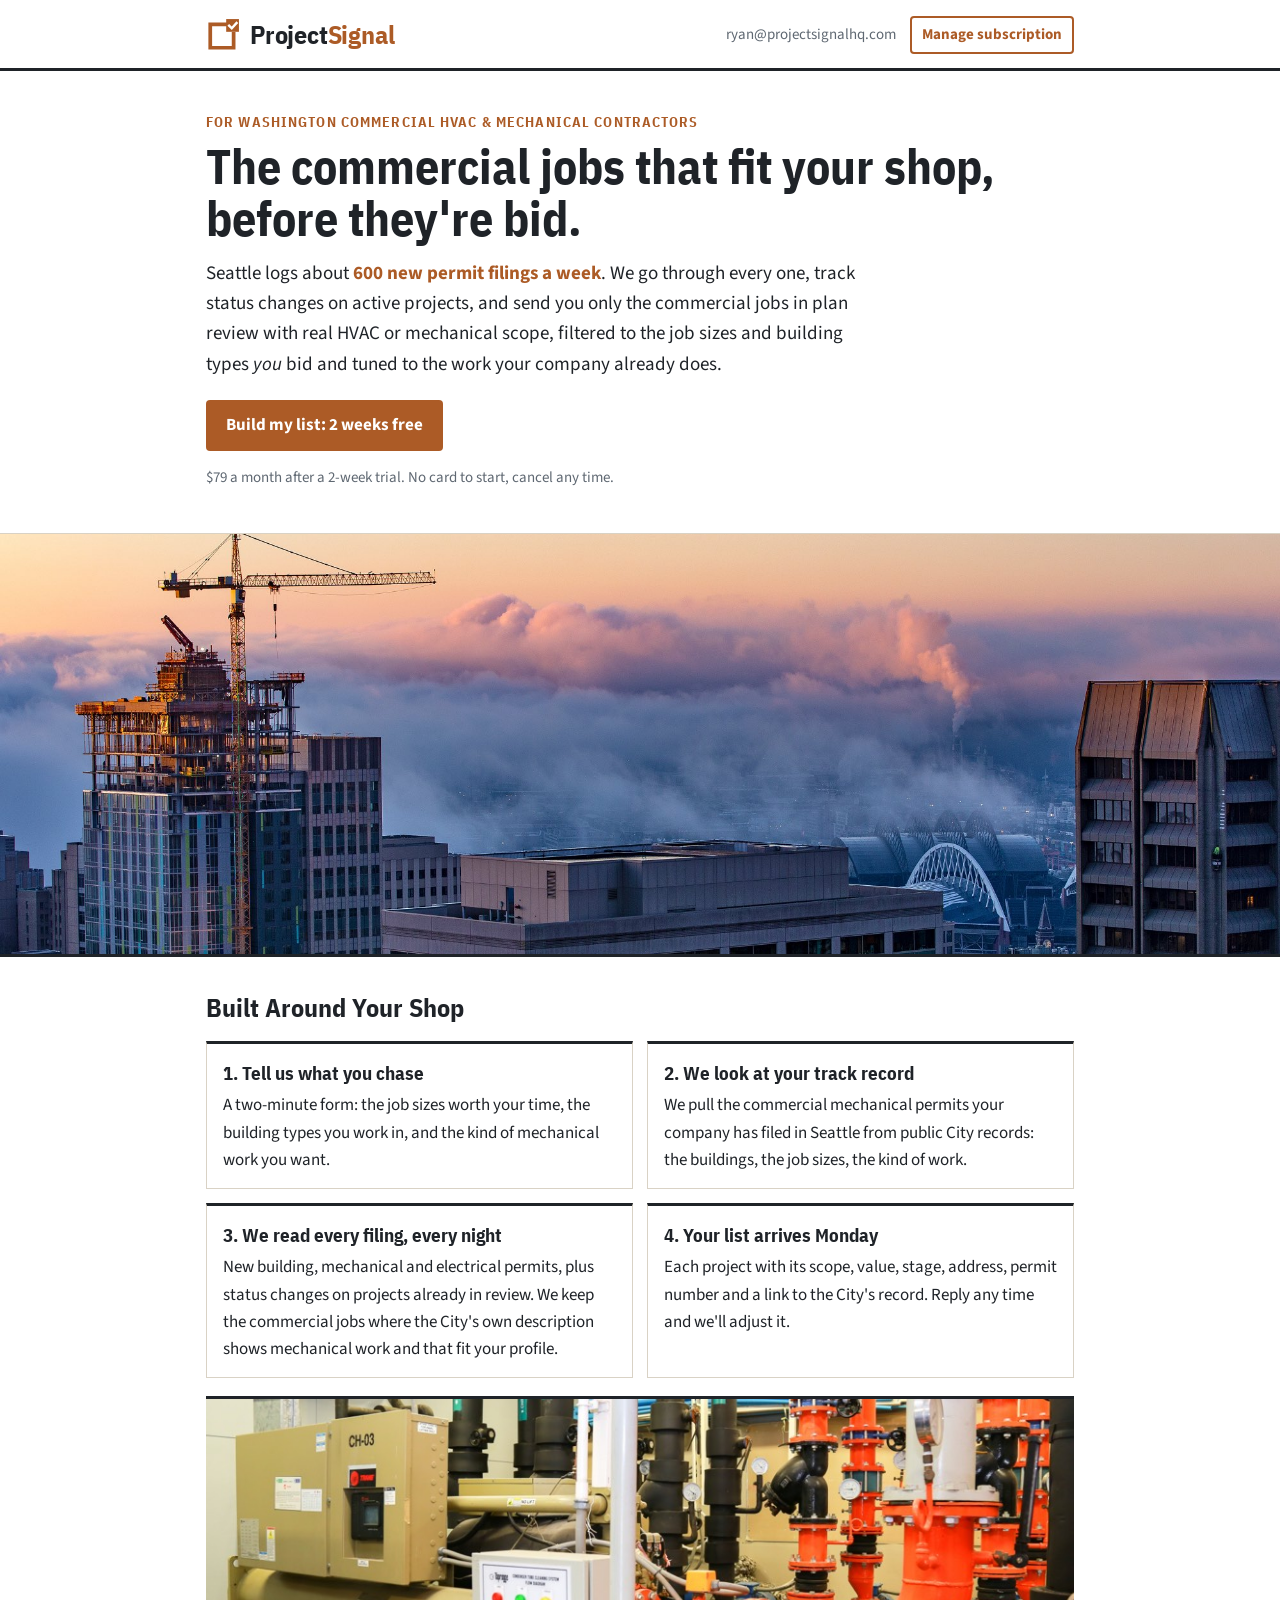
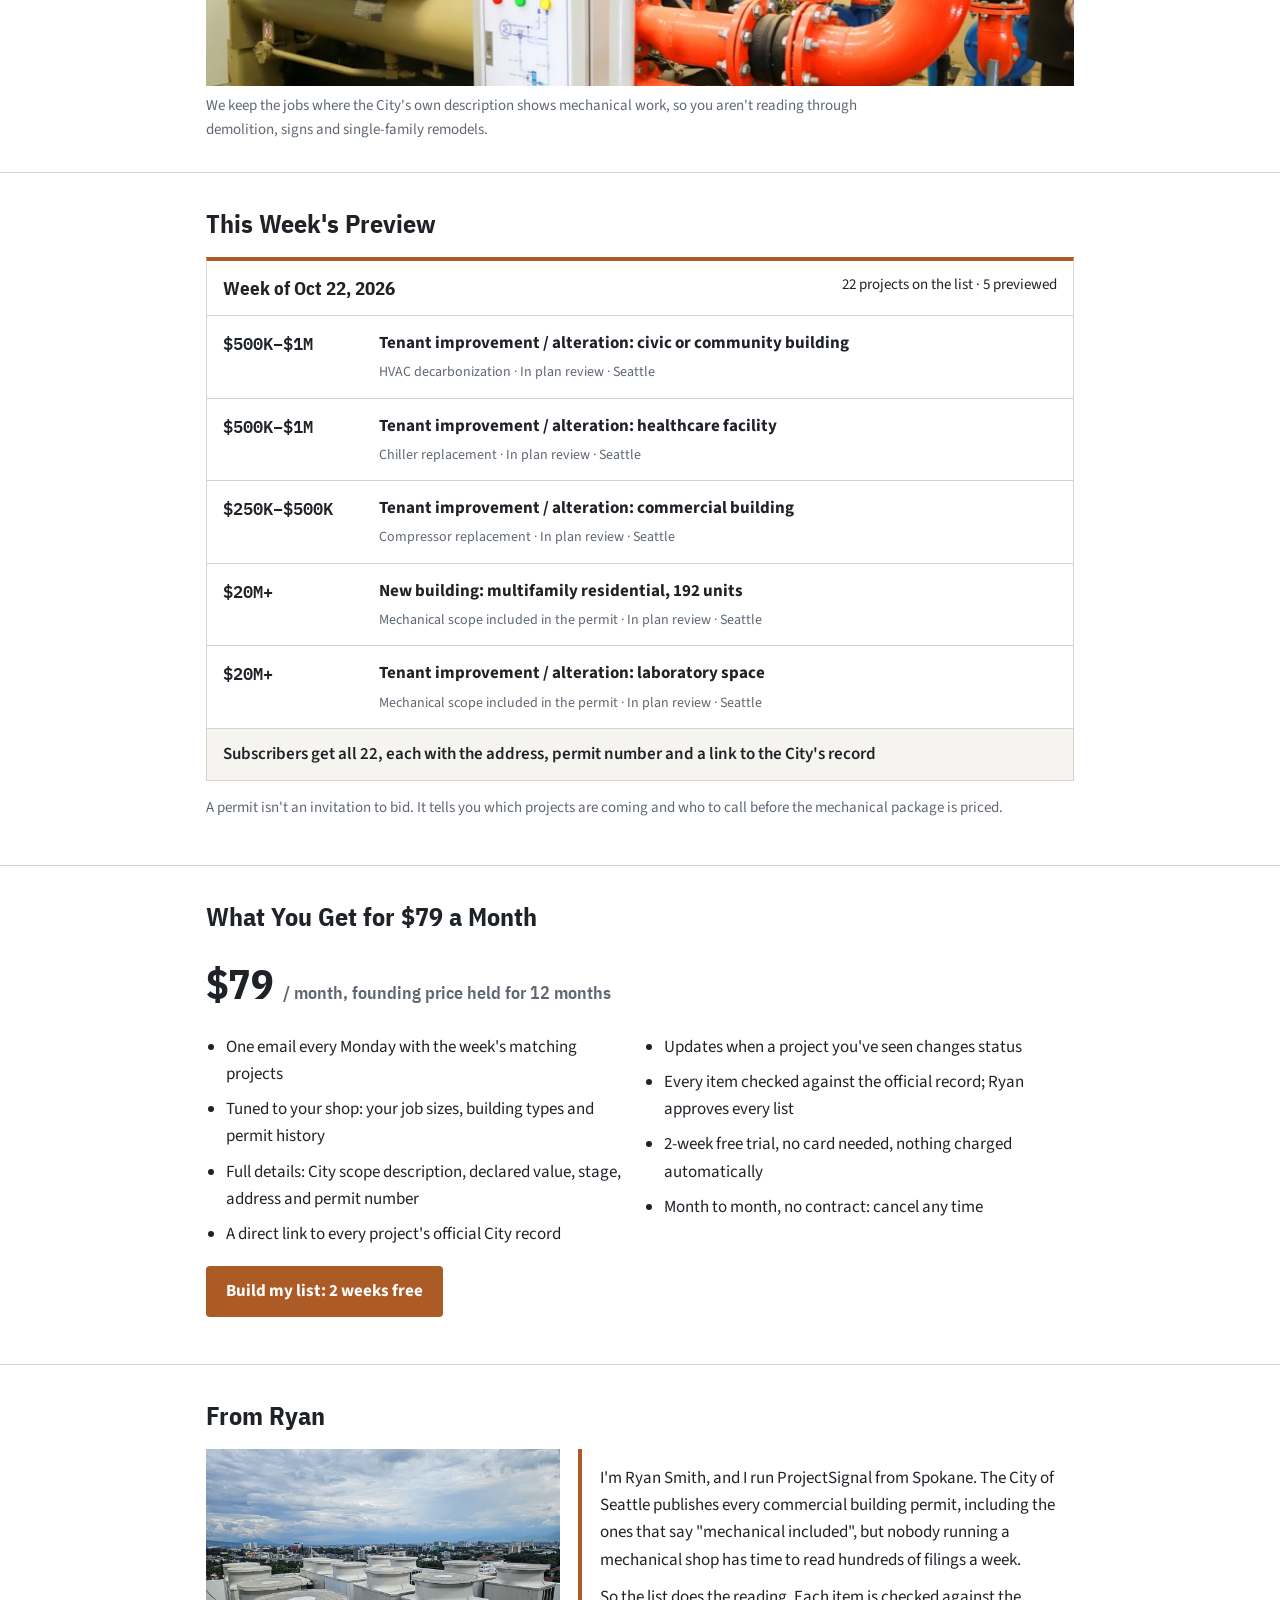
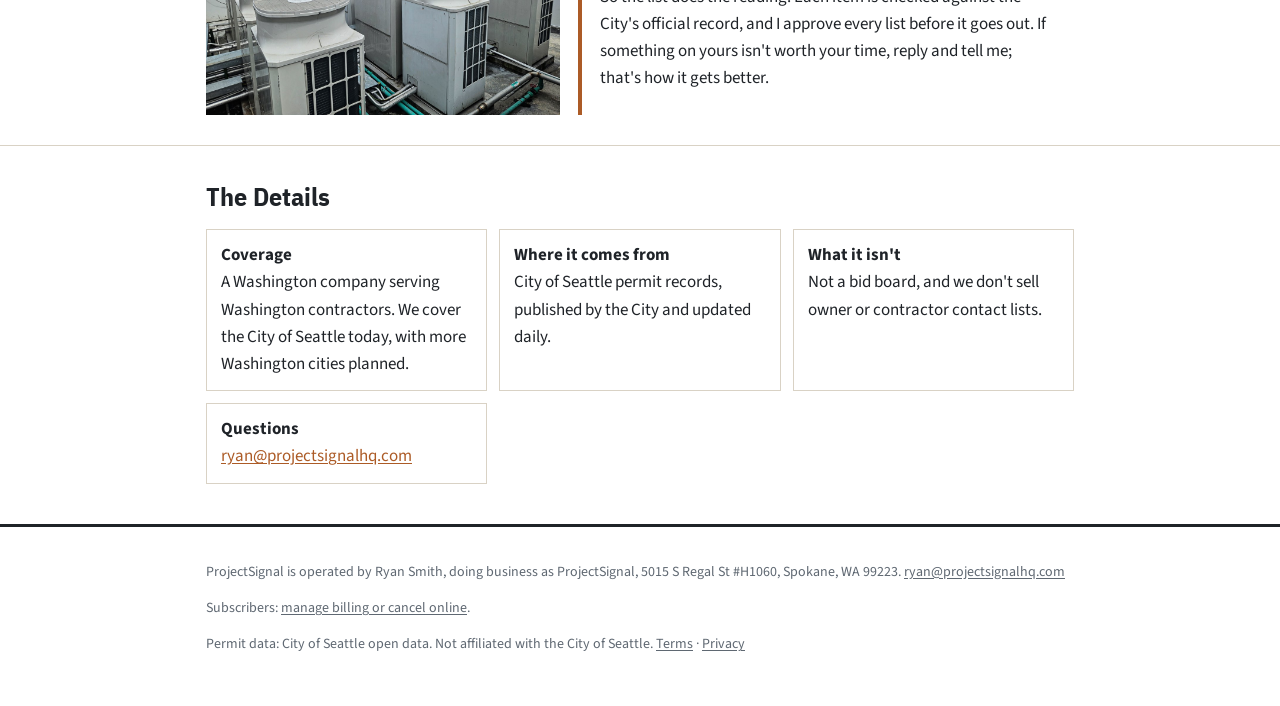
==== index.html @ 8f232a06 "Header Manage subscription button; confirmation page shows the signup email" ====
<!doctype html>
<html lang="en">
<head>
<meta charset="utf-8">
<meta name="viewport" content="width=device-width,initial-scale=1">
<title>ProjectSignal | The Seattle commercial mechanical jobs that fit your shop</title>
<meta name="description" content="Every Monday: commercial projects in Seattle plan review with HVAC or mechanical scope, picked from hundreds of permit filings and filtered to the jobs your shop bids. $79/month.">
<link rel="icon" href="favicon.svg" type="image/svg+xml">
<link rel="canonical" href="https://projectsignalhq.com/">
<meta property="og:type" content="website">
<meta property="og:site_name" content="ProjectSignal">
<meta property="og:title" content="ProjectSignal | The Seattle commercial mechanical jobs that fit your shop">
<meta property="og:description" content="Every Monday: commercial projects in Seattle plan review with HVAC or mechanical scope, picked from hundreds of permit filings and filtered to the jobs your shop bids. $79/month.">
<meta property="og:url" content="https://projectsignalhq.com/">
<meta property="og:image" content="https://projectsignalhq.com/brand/og-card.png">
<meta property="og:image:width" content="1200">
<meta property="og:image:height" content="630">
<meta name="twitter:card" content="summary_large_image">
<link rel="preconnect" href="https://fonts.googleapis.com"><link rel="preconnect" href="https://fonts.gstatic.com" crossorigin><link rel="stylesheet" href="https://fonts.googleapis.com/css2?family=IBM+Plex+Mono:wght@500&family=IBM+Plex+Sans+Condensed:wght@600;700&family=Source+Sans+3:wght@400;600;700&display=swap">
<link rel="stylesheet" href="styles.css">
</head>
<body>
<header class="top"><div class="wrap"><a class="wordmark" href="index.html"><img src="favicon.svg" alt=""><span class="wm">Project<span>Signal</span></span></a><nav class="topnav"><a class="contact" href="mailto:ryan@projectsignalhq.com">ryan@projectsignalhq.com</a><a class="manage" href="https://billing.stripe.com/p/login/8x228q0Ri2bh69bcdr8Zq00">Manage subscription</a></nav></div></header>
<main>
<div class="wrap hero">
  <p class="eyebrow">For Washington commercial HVAC &amp; mechanical contractors</p>
  <h1>The commercial jobs that fit your shop, before they're bid.</h1>
  <p class="lede">Seattle logs about <span class="stat">600 new permit filings a week</span>. We go through every one, track status changes on active projects, and send you only the commercial jobs in plan review with real HVAC or mechanical scope, filtered to the job sizes and building types <em>you</em> bid and tuned to the work your company already does.</p>
  <a class="btn" href="signup.html">Build my list: 2 weeks free</a>
  <p class="small">$79 a month after a 2-week trial. No card to start, cancel any time.</p>
</div>
<figure class="band"><img src="img/seattle-crane-2000.jpg" srcset="img/seattle-crane-1000.jpg 1000w, img/seattle-crane-2000.jpg 2000w" sizes="100vw" width="2000" height="1068" alt="A tower crane over downtown Seattle at sunrise" fetchpriority="high"></figure>

<section><div class="wrap">
  <h2>Built Around Your Shop</h2>
  <ul class="steps">
    <li><b>1. Tell us what you chase</b>A two-minute form: the job sizes worth your time, the building types you work in, and the kind of mechanical work you want.</li>
    <li><b>2. We look at your track record</b>We pull the commercial mechanical permits your company has filed in Seattle from public City records: the buildings, the job sizes, the kind of work.</li>
    <li><b>3. We read every filing, every night</b>New building, mechanical and electrical permits, plus status changes on projects already in review. We keep the commercial jobs where the City's own description shows mechanical work and that fit your profile.</li>
    <li><b>4. Your list arrives Monday</b>Each project with its scope, value, stage, address, permit number and a link to the City's record. Reply any time and we'll adjust it.</li>
  </ul>
  <figure class="photo"><img src="img/mechanical-room-1600.jpg" srcset="img/mechanical-room-900.jpg 900w, img/mechanical-room-1600.jpg 1600w" sizes="(max-width:900px) 100vw, 868px" width="1600" height="1066" loading="lazy" alt="Chillers and piping in a commercial mechanical room">
  <figcaption>We keep the jobs where the City's own description shows mechanical work, so you aren't reading through demolition, signs and single-family remodels.</figcaption></figure>
</div></section>

<section><div class="wrap">
  <h2>This Week's Preview</h2>
  <div class="sheet preview" id="preview">
    <div class="sheet-head"><b>Week of Oct 22, 2026</b><span>22 projects on the list · 5 previewed</span></div>
    <div class="row"><div class="value mono">$500K–$1M</div><div><p class="desc"><b>Tenant improvement / alteration: civic or community building</b></p><div class="meta">HVAC decarbonization · In plan review · Seattle</div></div></div><div class="row"><div class="value mono">$500K–$1M</div><div><p class="desc"><b>Tenant improvement / alteration: healthcare facility</b></p><div class="meta">Chiller replacement · In plan review · Seattle</div></div></div><div class="row"><div class="value mono">$250K–$500K</div><div><p class="desc"><b>Tenant improvement / alteration: commercial building</b></p><div class="meta">Compressor replacement · In plan review · Seattle</div></div></div><div class="row"><div class="value mono">$20M+</div><div><p class="desc"><b>New building: multifamily residential, 192 units</b></p><div class="meta">Mechanical scope included in the permit · In plan review · Seattle</div></div></div><div class="row"><div class="value mono">$20M+</div><div><p class="desc"><b>Tenant improvement / alteration: laboratory space</b></p><div class="meta">Mechanical scope included in the permit · In plan review · Seattle</div></div></div>
    <div class="more">Subscribers get all 22, each with the address, permit number and a link to the City's record</div>
  </div>
  <p class="small">A permit isn't an invitation to bid. It tells you which projects are coming and who to call before the mechanical package is priced.</p>
</div></section>

<section><div class="wrap">
  <h2>What You Get for $79 a Month</h2>
  <p class="price">$79 <small>/ month, founding price held for 12 months</small></p>
  <ul class="included">
    <li>One email every Monday with the week's matching projects</li>
    <li>Tuned to your shop: your job sizes, building types and permit history</li>
    <li>Full details: City scope description, declared value, stage, address and permit number</li>
    <li>A direct link to every project's official City record</li>
    <li>Updates when a project you've seen changes status</li>
    <li>Every item checked against the official record; Ryan approves every list</li>
    <li>2-week free trial, no card needed, nothing charged automatically</li>
    <li>Month to month, no contract: cancel any time</li>
  </ul>
  <p style="margin-top:18px"><a class="btn" href="signup.html">Build my list: 2 weeks free</a></p>
</div></section>

<section><div class="wrap">
  <h2>From Ryan</h2>
  <div class="ryan"><img class="side" src="img/rooftop-units-1200.jpg" width="1200" height="900" loading="lazy" alt="Rooftop mechanical units on a commercial building above the city"><div class="note">
    <p>I'm Ryan Smith, and I run ProjectSignal from Spokane. The City of Seattle publishes every commercial building permit, including the ones that say "mechanical included", but nobody running a mechanical shop has time to read hundreds of filings a week.</p>
    <p>So the list does the reading. Each item is checked against the City's official record, and I approve every list before it goes out. If something on yours isn't worth your time, reply and tell me; that's how it gets better.</p>
  </div></div>
</div></section>

<section><div class="wrap">
  <h2>The Details</h2>
  <ul class="terms">
    <li><b>Coverage</b>A Washington company serving Washington contractors. We cover the City of Seattle today, with more Washington cities planned.</li>
    <li><b>Where it comes from</b>City of Seattle permit records, published by the City and updated daily.</li>
    <li><b>What it isn't</b>Not a bid board, and we don't sell owner or contractor contact lists.</li>
    <li><b>Questions</b><a href="mailto:ryan@projectsignalhq.com">ryan@projectsignalhq.com</a></li>
  </ul>
</div></section>
</main>
<footer><div class="wrap"><p>ProjectSignal is operated by Ryan Smith, doing business as ProjectSignal, 5015 S Regal St #H1060, Spokane, WA 99223. <a href="mailto:ryan@projectsignalhq.com">ryan@projectsignalhq.com</a></p><p>Subscribers: <a href="https://billing.stripe.com/p/login/8x228q0Ri2bh69bcdr8Zq00">manage billing or cancel online</a>.</p><p>Permit data: City of Seattle open data. Not affiliated with the City of Seattle. <a href="terms.html">Terms</a> · <a href="privacy.html">Privacy</a></p></div></footer>
</body>
</html>
---- styles.css ----
/* ProjectSignal: "Permit Mark" identity on white. Accent #AC5B26 (white text 4.9:1; on white 5.0:1+). */
:root{--paper:#FFFFFF;--sheet:#FFFFFF;--panel:#F6F4F0;--ink:#1F2328;--muted:#5F6872;--rule:#D9D2C5;--accent:#AC5B26;--on-accent:#FFFFFF;--link:#AC5B26}
*{box-sizing:border-box}
html{-webkit-text-size-adjust:100%}
body{margin:0;background:var(--paper);color:var(--ink);font:17px/1.6 "Source Sans 3",-apple-system,"Segoe UI",Roboto,Arial,sans-serif}
a{color:var(--link);text-underline-offset:2px}
h1,h2,h3,.wordmark,.eyebrow{font-family:"IBM Plex Sans Condensed","Arial Narrow",Arial,sans-serif}
.mono{font-family:"IBM Plex Mono",ui-monospace,Menlo,monospace;font-variant-numeric:tabular-nums}
.wrap{max-width:900px;margin:0 auto;padding-left:16px;padding-right:16px}
header.top{border-bottom:3px solid var(--ink)}
header.top .wrap{display:flex;align-items:center;justify-content:space-between;gap:12px;padding-top:14px;padding-bottom:12px}
.wordmark{display:flex;align-items:center;gap:10px;text-decoration:none;font-weight:700;font-size:26px;letter-spacing:-.2px;color:var(--ink)}
.wordmark .wm span{color:var(--accent)}
.wordmark img{width:34px;height:34px;display:block}
.top .contact{font-size:15px;color:var(--muted);text-decoration:none}
.hero{padding-top:40px;padding-bottom:28px}
.eyebrow{color:var(--accent);font-weight:700;font-size:14px;letter-spacing:.08em;text-transform:uppercase;margin:0 0 8px}
h1{font-size:clamp(32px,5.4vw,48px);line-height:1.08;margin:0 0 14px}
.lede{font-size:19px;margin:0 0 20px;max-width:680px}
.btn{display:inline-block;background:var(--accent);color:var(--on-accent);text-decoration:none;font-weight:700;padding:12px 20px;border-radius:4px}
.small{color:var(--muted);font-size:15px}
.sheet{background:var(--sheet);border:1px solid var(--rule);border-top:4px solid var(--accent);margin:8px 0 10px}
.sheet-head{display:flex;justify-content:space-between;flex-wrap:wrap;gap:6px 16px;padding:12px 16px;border-bottom:1px solid var(--rule);font-size:15px}
.sheet-head b{font-family:"IBM Plex Sans Condensed","Arial Narrow",Arial,sans-serif;font-size:19px}
.row{display:grid;grid-template-columns:130px 1fr;gap:4px 16px;padding:14px 16px;border-bottom:1px solid var(--rule)}
.row:last-child{border-bottom:0}
.value{font-weight:600;font-size:17px}
.desc{margin:0 0 4px}
.meta{color:var(--muted);font-size:14px}
.more{padding:12px 16px;background:var(--panel);font-weight:600}
section{padding-top:30px;padding-bottom:30px;border-top:1px solid var(--rule)}
h2{font-size:26px;margin:0 0 12px}
.note{background:var(--sheet);border-left:4px solid var(--accent);padding:16px 18px;max-width:700px}
.note p{margin:0 0 10px}
.note p:last-child{margin:0}
.terms{display:grid;grid-template-columns:repeat(auto-fit,minmax(240px,1fr));gap:12px;margin:0;padding:0;list-style:none}
.terms li{background:var(--sheet);border:1px solid var(--rule);padding:12px 14px}
.terms b{display:block}
footer{border-top:3px solid var(--ink);color:var(--muted);font-size:14px;padding-top:20px;padding-bottom:36px;margin-top:10px}
footer a{color:var(--muted)}
.doc{padding-top:26px;padding-bottom:30px;max-width:760px}
.doc li{margin:6px 0}
@media (max-width:560px){.row{grid-template-columns:1fr}.wordmark{font-size:22px}.top .contact{display:none}}
.steps{display:grid;grid-template-columns:repeat(auto-fit,minmax(300px,1fr));gap:14px;margin:0;padding:0;list-style:none}
.steps li{border:1px solid var(--rule);border-top:3px solid var(--ink);padding:14px 16px}
.steps b{display:block;font-family:"IBM Plex Sans Condensed","Arial Narrow",Arial,sans-serif;font-size:19px;margin-bottom:4px}
.preview .row{grid-template-columns:140px 1fr}
.lock{color:var(--muted);font-size:14px}
.price{font-family:"IBM Plex Sans Condensed","Arial Narrow",Arial,sans-serif;font-size:42px;font-weight:700;margin:0}
.price small{font-size:18px;font-weight:600;color:var(--muted)}
.included{columns:2 260px;column-gap:28px;padding-left:20px}
.included li{margin:0 0 8px;break-inside:avoid}
.stat{font-weight:700;color:var(--accent)}
@media (max-width:560px){.preview .row{grid-template-columns:1fr}.price{font-size:36px}}
.form{display:grid;gap:16px;max-width:640px;margin-top:20px}
.form label{display:grid;gap:6px;font-weight:600}
.form input:not([type=checkbox]),.form select,.form textarea{font:inherit;font-weight:400;padding:10px 12px;border:1px solid #B9B2A6;border-radius:4px;background:#fff;color:var(--ink);width:100%}
.form input:focus,.form select:focus,.form textarea:focus{outline:2px solid var(--accent);outline-offset:1px}
.form fieldset{border:1px solid var(--rule);padding:12px 14px;margin:0;display:grid;gap:6px}
.form legend{font-weight:600;padding:0 4px}
.form .opt{display:flex;gap:10px;align-items:flex-start;font-weight:400}
.form .opt input{margin-top:5px;width:18px;height:18px;accent-color:var(--accent)}
.form .consent{background:var(--panel);padding:12px 14px}
.two{display:grid;grid-template-columns:1fr 1fr;gap:16px}
.hint{font-weight:400;font-size:14px;color:var(--muted)}
.req{color:var(--accent)}
.hp{position:absolute;left:-9999px;width:1px;height:1px;overflow:hidden}
.error{color:#B42318;font-weight:600;margin:0}
.notice{background:var(--panel);padding:12px 14px;border-left:4px solid var(--accent)}
.form .btn{border:0;cursor:pointer;font:700 17px "Source Sans 3",-apple-system,"Segoe UI",Roboto,Arial,sans-serif;justify-self:start}
.form .btn:disabled{opacity:.6;cursor:default}
@media (max-width:560px){.two{grid-template-columns:1fr}}
/* Photos (Adobe Stock, Enhanced license; sources and license record in docs/site_publishing.md) */
.band{margin:0;border-top:1px solid var(--rule)}
.band img{display:block;width:100%;height:clamp(200px,34vw,420px);object-fit:cover;object-position:30% 60%}
.band+section{border-top:3px solid var(--ink)}
.photo{margin:18px 0 0}
.photo img{display:block;width:100%;height:clamp(190px,30vw,290px);object-fit:cover;border-top:3px solid var(--ink)}
.photo figcaption{color:var(--muted);font-size:15px;margin-top:8px;max-width:700px}
.ryan{display:grid;gap:18px}
.ryan .side{display:block;width:100%;height:100%;min-height:220px;max-height:320px;object-fit:cover}
@media (min-width:700px){.ryan:has(.side){grid-template-columns:1fr 1.4fr;align-items:stretch}.ryan .side{max-height:none}}
.next{list-style:none;margin:18px 0;padding:0;display:grid;gap:12px;max-width:700px}
.next li{border:1px solid var(--rule);border-left:4px solid var(--accent);padding:12px 16px}
.next b{display:block;font-family:"IBM Plex Sans Condensed","Arial Narrow",Arial,sans-serif;font-size:19px}
.topnav{display:flex;align-items:center;gap:14px}
.top .manage{font-size:15px;font-weight:700;color:var(--accent);text-decoration:none;border:2px solid var(--accent);border-radius:4px;padding:5px 10px;white-space:nowrap}
.top .manage:hover{background:var(--accent);color:var(--on-accent)}
@media (max-width:560px){.top .manage{font-size:14px;padding:4px 8px}}
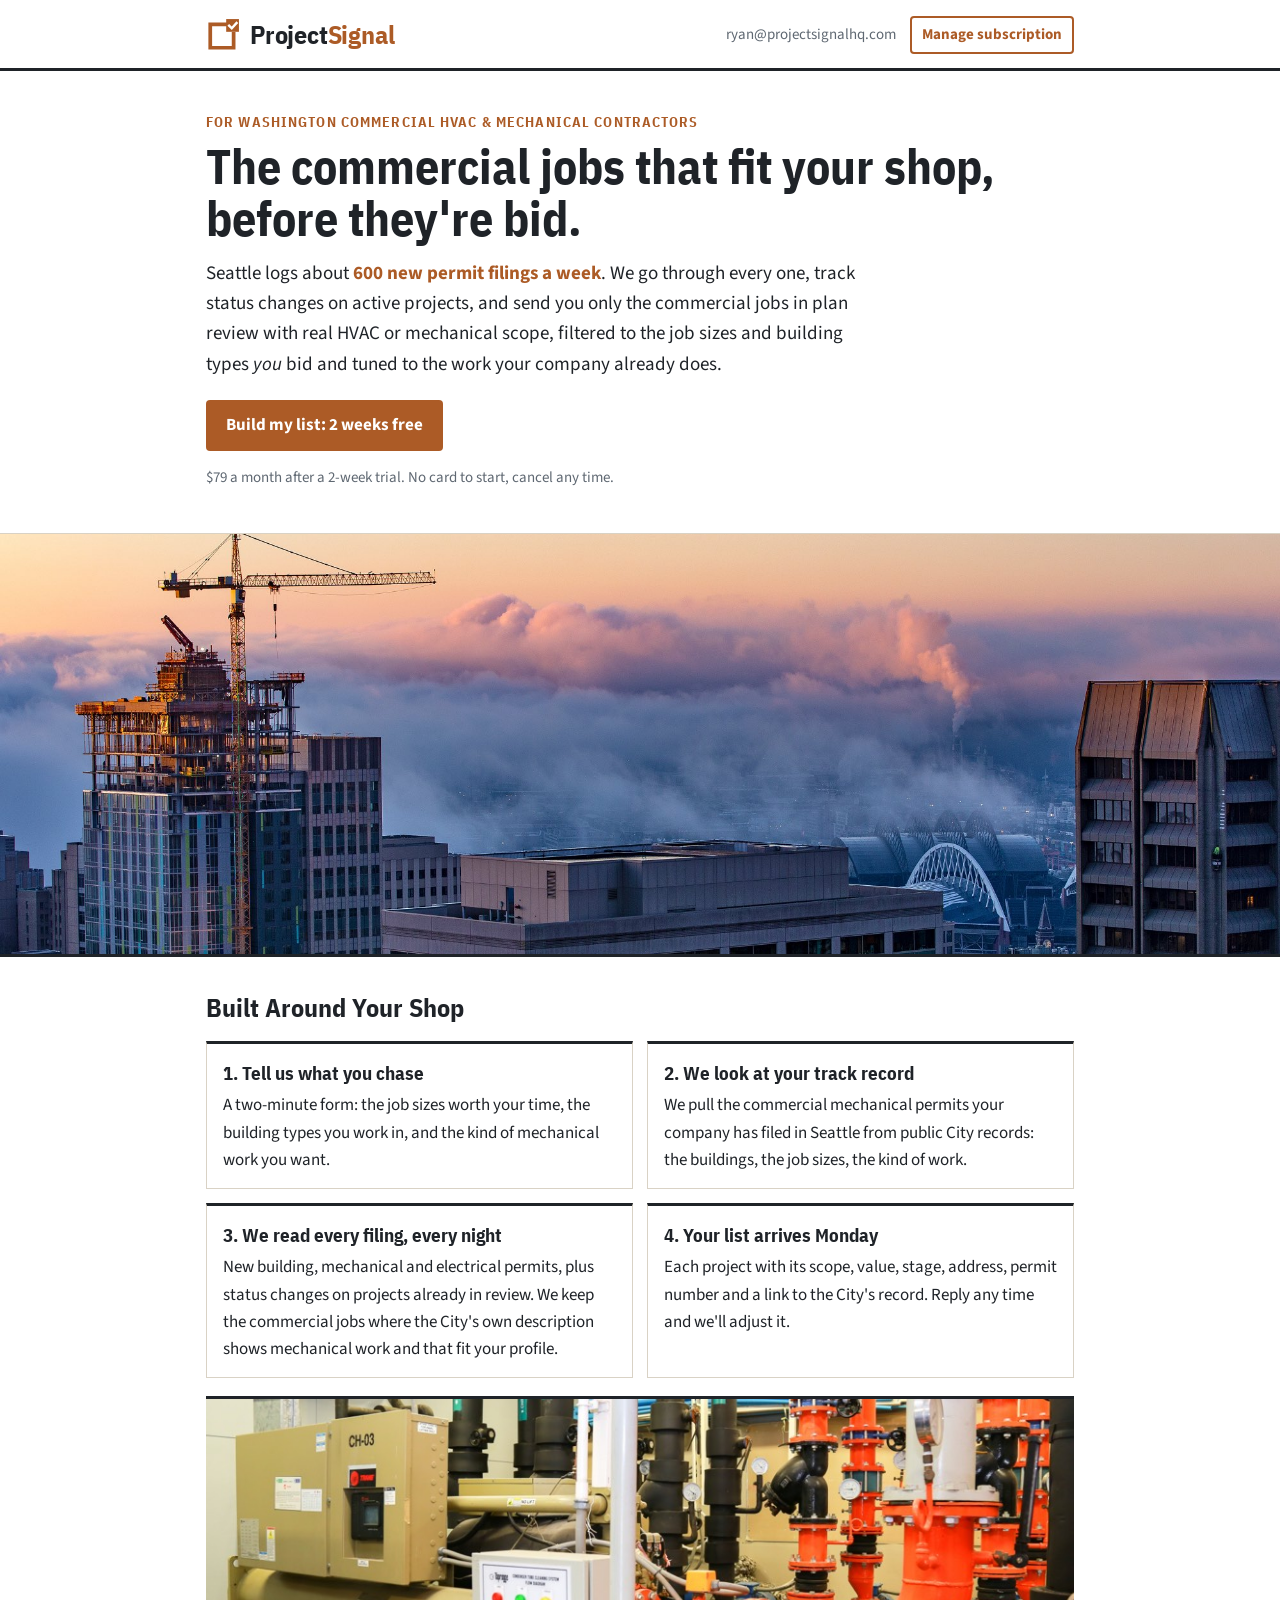
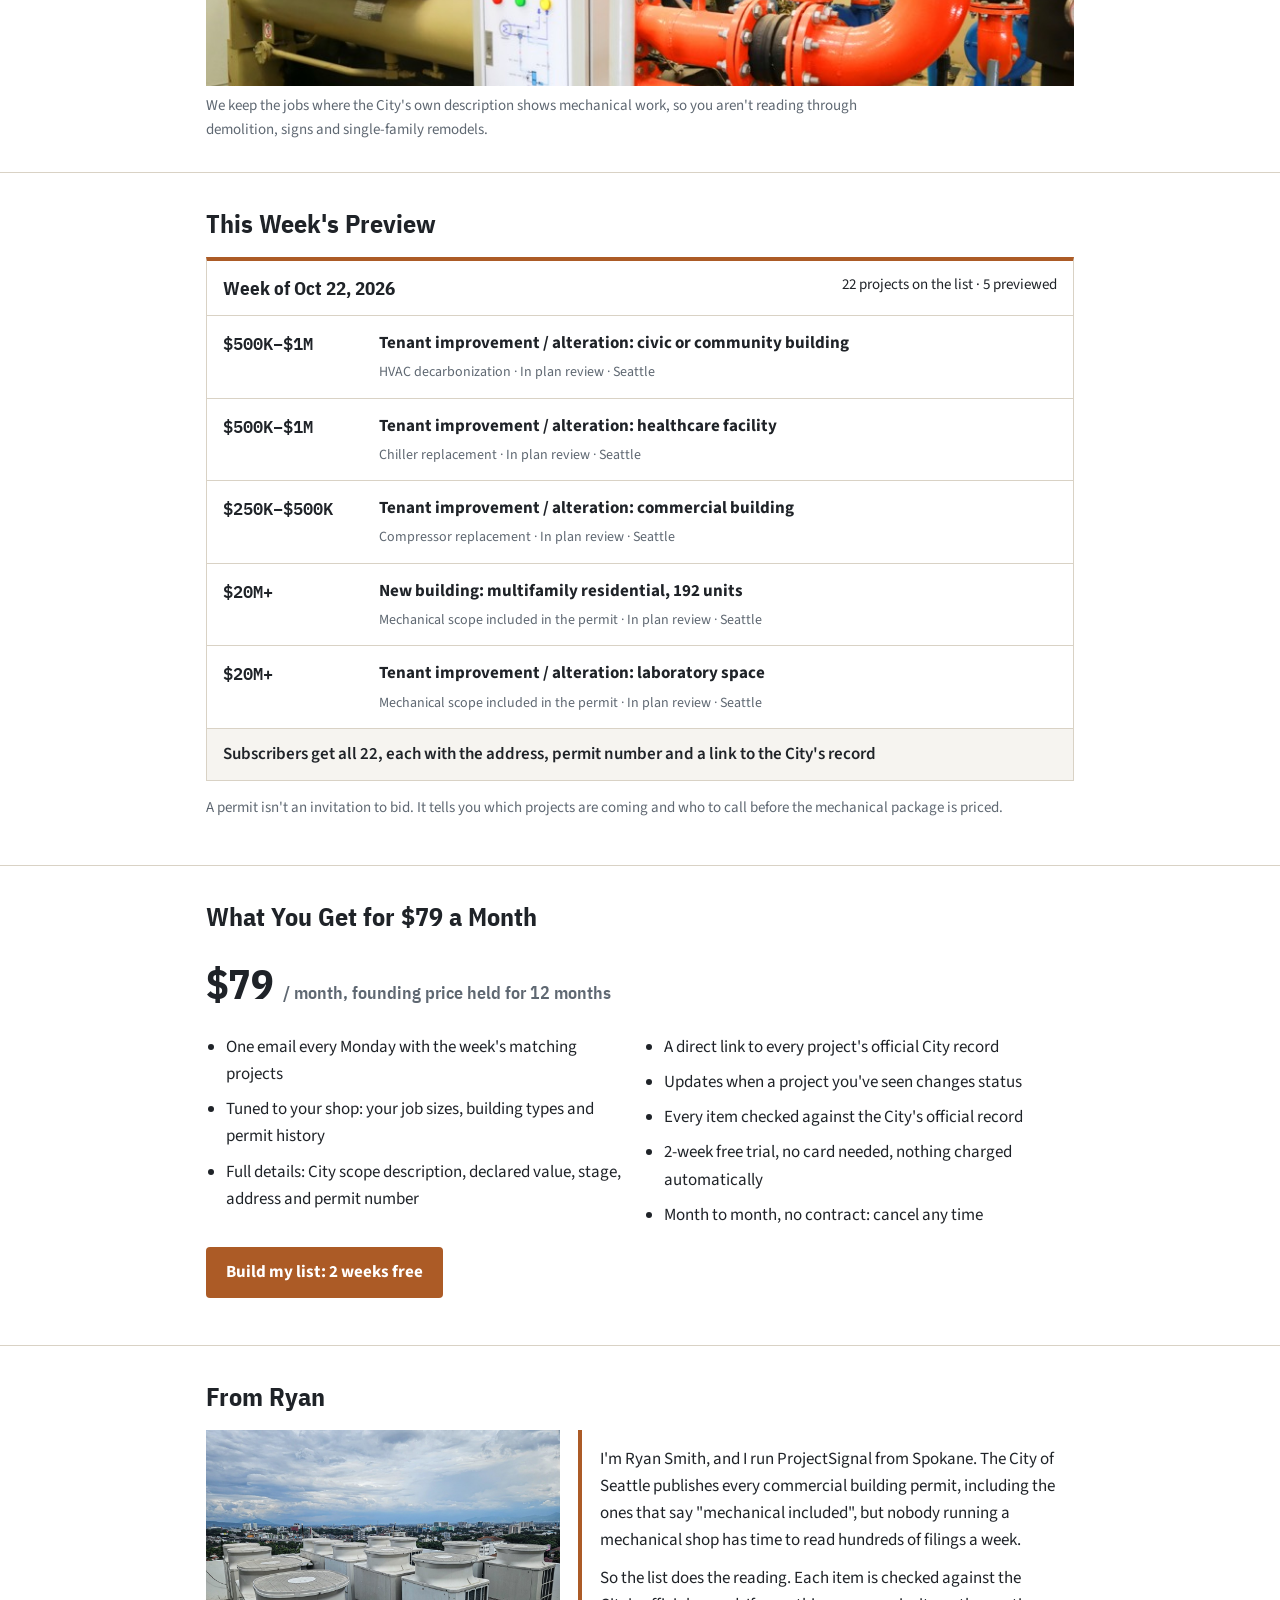
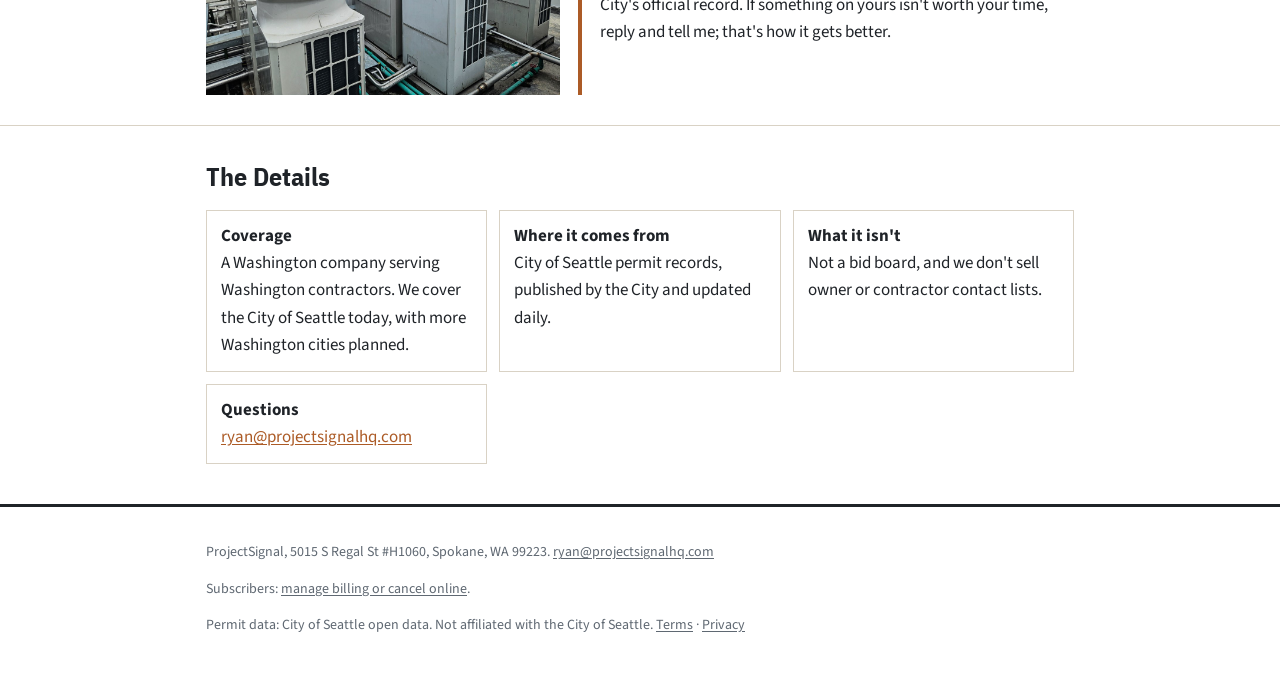
==== commit d4dd75b7: "Remove founder-approval claims and founder name outside the bio" ====
--- a/index.html
+++ b/index.html
@@ -62,7 +62,7 @@
     <li>Full details: City scope description, declared value, stage, address and permit number</li>
     <li>A direct link to every project's official City record</li>
     <li>Updates when a project you've seen changes status</li>
-    <li>Every item checked against the official record; Ryan approves every list</li>
+    <li>Every item checked against the City's official record</li>
     <li>2-week free trial, no card needed, nothing charged automatically</li>
     <li>Month to month, no contract: cancel any time</li>
   </ul>
@@ -73,7 +73,7 @@
   <h2>From Ryan</h2>
   <div class="ryan"><img class="side" src="img/rooftop-units-1200.jpg" width="1200" height="900" loading="lazy" alt="Rooftop mechanical units on a commercial building above the city"><div class="note">
     <p>I'm Ryan Smith, and I run ProjectSignal from Spokane. The City of Seattle publishes every commercial building permit, including the ones that say "mechanical included", but nobody running a mechanical shop has time to read hundreds of filings a week.</p>
-    <p>So the list does the reading. Each item is checked against the City's official record, and I approve every list before it goes out. If something on yours isn't worth your time, reply and tell me; that's how it gets better.</p>
+    <p>So the list does the reading. Each item is checked against the City's official record. If something on yours isn't worth your time, reply and tell me; that's how it gets better.</p>
   </div></div>
 </div></section>
 
@@ -87,6 +87,6 @@
   </ul>
 </div></section>
 </main>
-<footer><div class="wrap"><p>ProjectSignal is operated by Ryan Smith, doing business as ProjectSignal, 5015 S Regal St #H1060, Spokane, WA 99223. <a href="mailto:ryan@projectsignalhq.com">ryan@projectsignalhq.com</a></p><p>Subscribers: <a href="https://billing.stripe.com/p/login/8x228q0Ri2bh69bcdr8Zq00">manage billing or cancel online</a>.</p><p>Permit data: City of Seattle open data. Not affiliated with the City of Seattle. <a href="terms.html">Terms</a> · <a href="privacy.html">Privacy</a></p></div></footer>
+<footer><div class="wrap"><p>ProjectSignal, 5015 S Regal St #H1060, Spokane, WA 99223. <a href="mailto:ryan@projectsignalhq.com">ryan@projectsignalhq.com</a></p><p>Subscribers: <a href="https://billing.stripe.com/p/login/8x228q0Ri2bh69bcdr8Zq00">manage billing or cancel online</a>.</p><p>Permit data: City of Seattle open data. Not affiliated with the City of Seattle. <a href="terms.html">Terms</a> · <a href="privacy.html">Privacy</a></p></div></footer>
 </body>
 </html>
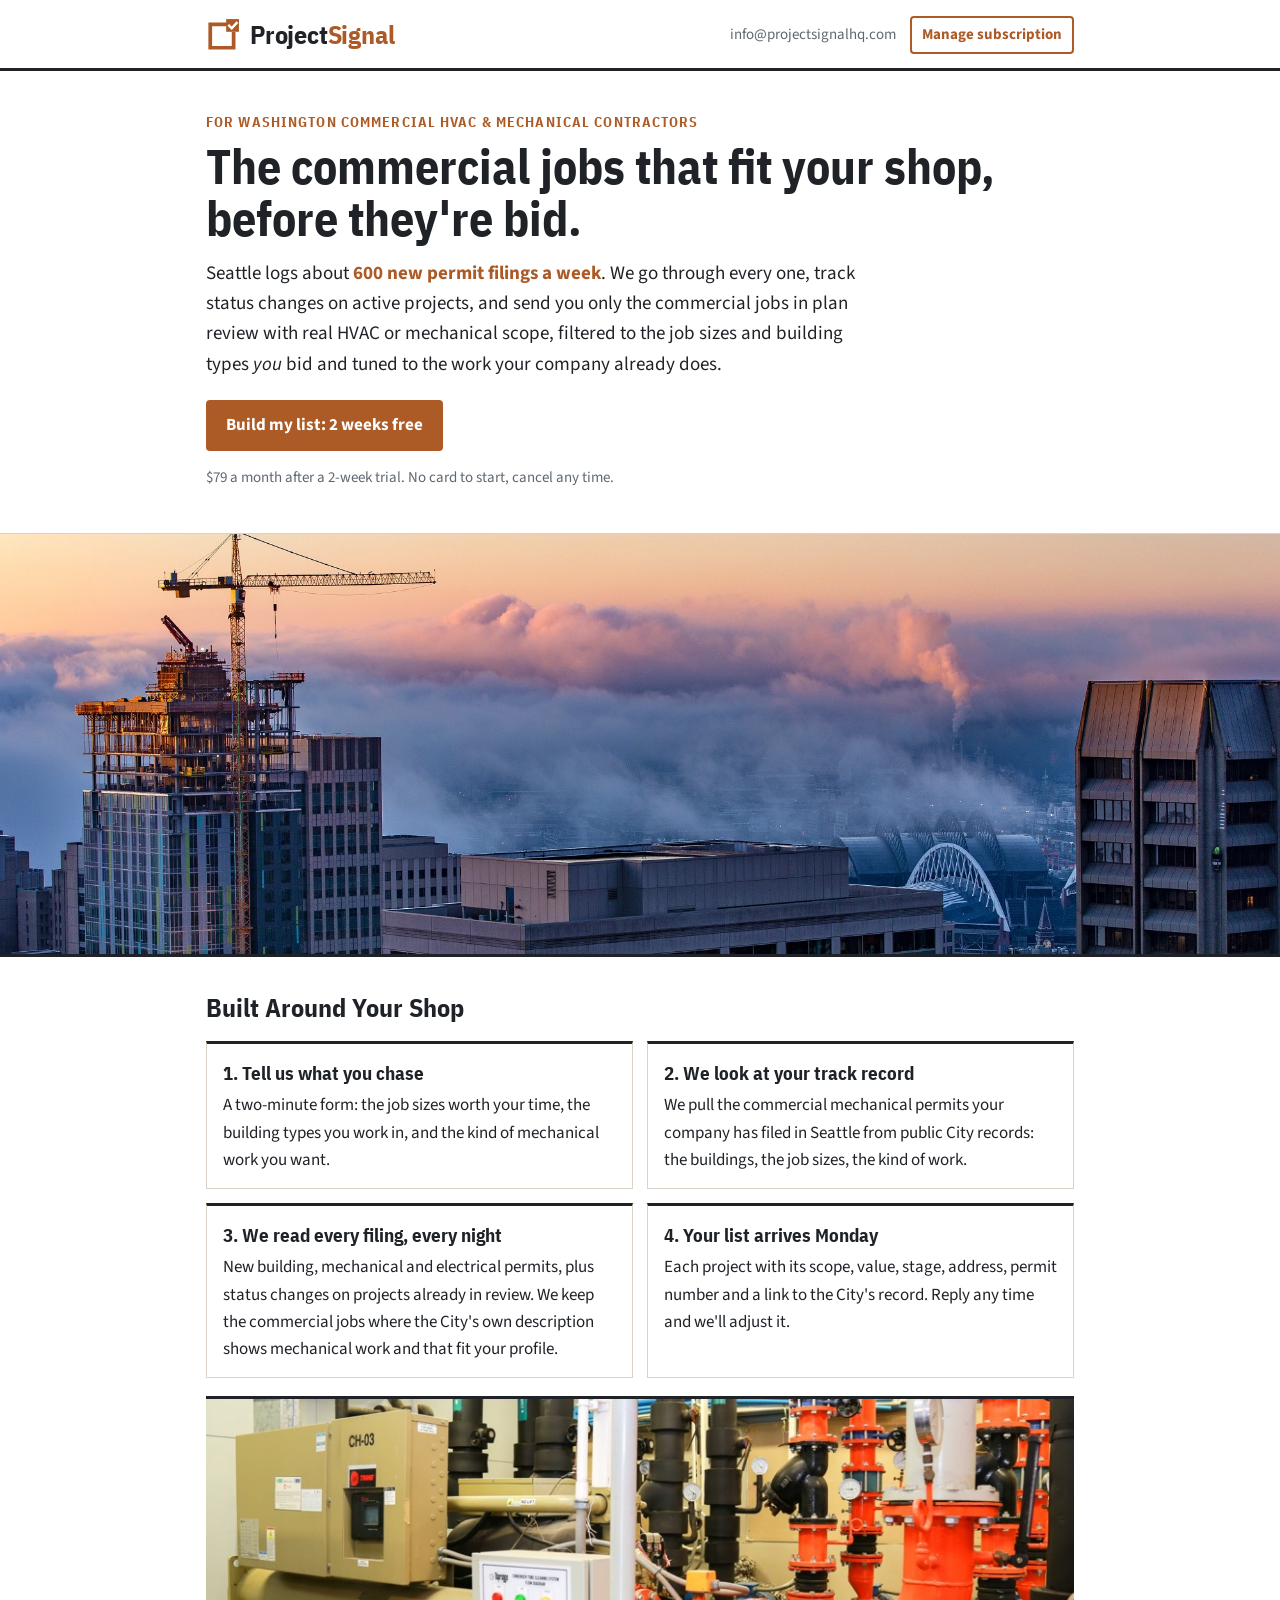
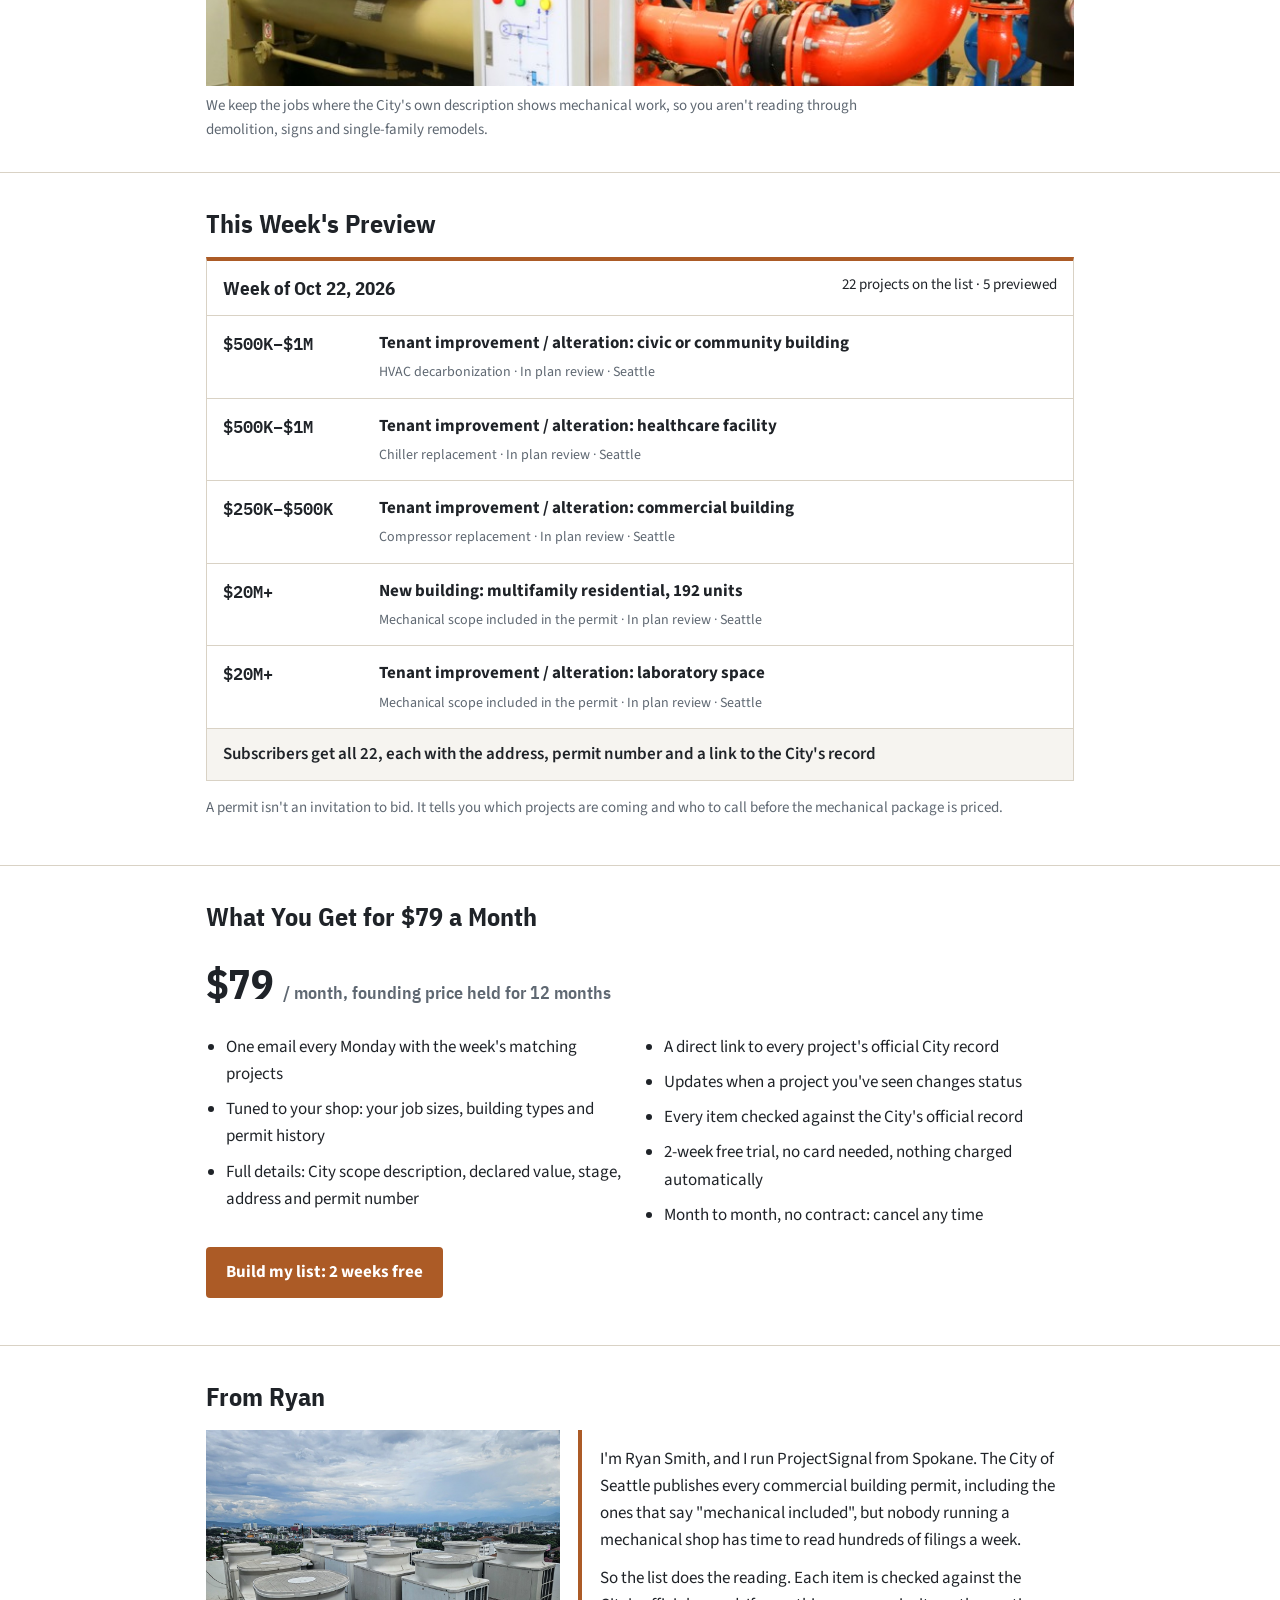
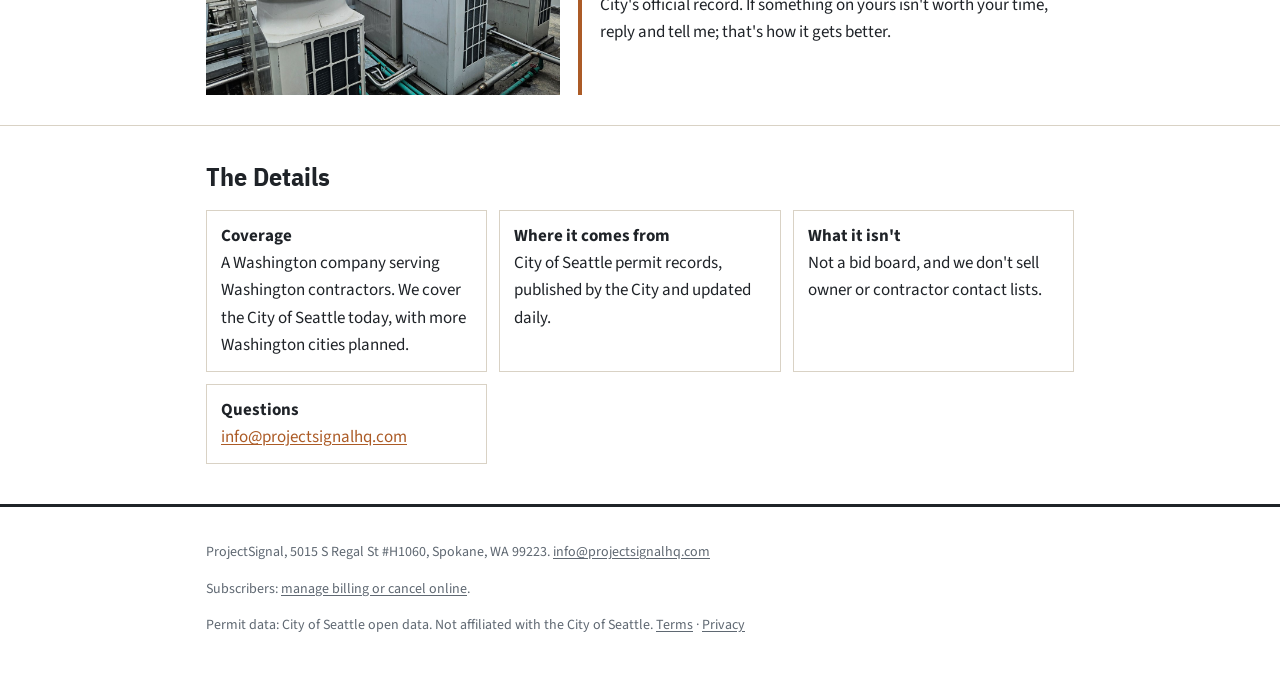
==== commit de93cfc7: "Company contact address is now info@projectsignalhq.com" ====
--- a/index.html
+++ b/index.html
@@ -20,7 +20,7 @@
 <link rel="stylesheet" href="styles.css">
 </head>
 <body>
-<header class="top"><div class="wrap"><a class="wordmark" href="index.html"><img src="favicon.svg" alt=""><span class="wm">Project<span>Signal</span></span></a><nav class="topnav"><a class="contact" href="mailto:ryan@projectsignalhq.com">ryan@projectsignalhq.com</a><a class="manage" href="https://billing.stripe.com/p/login/8x228q0Ri2bh69bcdr8Zq00">Manage subscription</a></nav></div></header>
+<header class="top"><div class="wrap"><a class="wordmark" href="index.html"><img src="favicon.svg" alt=""><span class="wm">Project<span>Signal</span></span></a><nav class="topnav"><a class="contact" href="mailto:info@projectsignalhq.com">info@projectsignalhq.com</a><a class="manage" href="https://billing.stripe.com/p/login/8x228q0Ri2bh69bcdr8Zq00">Manage subscription</a></nav></div></header>
 <main>
 <div class="wrap hero">
   <p class="eyebrow">For Washington commercial HVAC &amp; mechanical contractors</p>
@@ -83,10 +83,10 @@
     <li><b>Coverage</b>A Washington company serving Washington contractors. We cover the City of Seattle today, with more Washington cities planned.</li>
     <li><b>Where it comes from</b>City of Seattle permit records, published by the City and updated daily.</li>
     <li><b>What it isn't</b>Not a bid board, and we don't sell owner or contractor contact lists.</li>
-    <li><b>Questions</b><a href="mailto:ryan@projectsignalhq.com">ryan@projectsignalhq.com</a></li>
+    <li><b>Questions</b><a href="mailto:info@projectsignalhq.com">info@projectsignalhq.com</a></li>
   </ul>
 </div></section>
 </main>
-<footer><div class="wrap"><p>ProjectSignal, 5015 S Regal St #H1060, Spokane, WA 99223. <a href="mailto:ryan@projectsignalhq.com">ryan@projectsignalhq.com</a></p><p>Subscribers: <a href="https://billing.stripe.com/p/login/8x228q0Ri2bh69bcdr8Zq00">manage billing or cancel online</a>.</p><p>Permit data: City of Seattle open data. Not affiliated with the City of Seattle. <a href="terms.html">Terms</a> · <a href="privacy.html">Privacy</a></p></div></footer>
+<footer><div class="wrap"><p>ProjectSignal, 5015 S Regal St #H1060, Spokane, WA 99223. <a href="mailto:info@projectsignalhq.com">info@projectsignalhq.com</a></p><p>Subscribers: <a href="https://billing.stripe.com/p/login/8x228q0Ri2bh69bcdr8Zq00">manage billing or cancel online</a>.</p><p>Permit data: City of Seattle open data. Not affiliated with the City of Seattle. <a href="terms.html">Terms</a> · <a href="privacy.html">Privacy</a></p></div></footer>
 </body>
 </html>
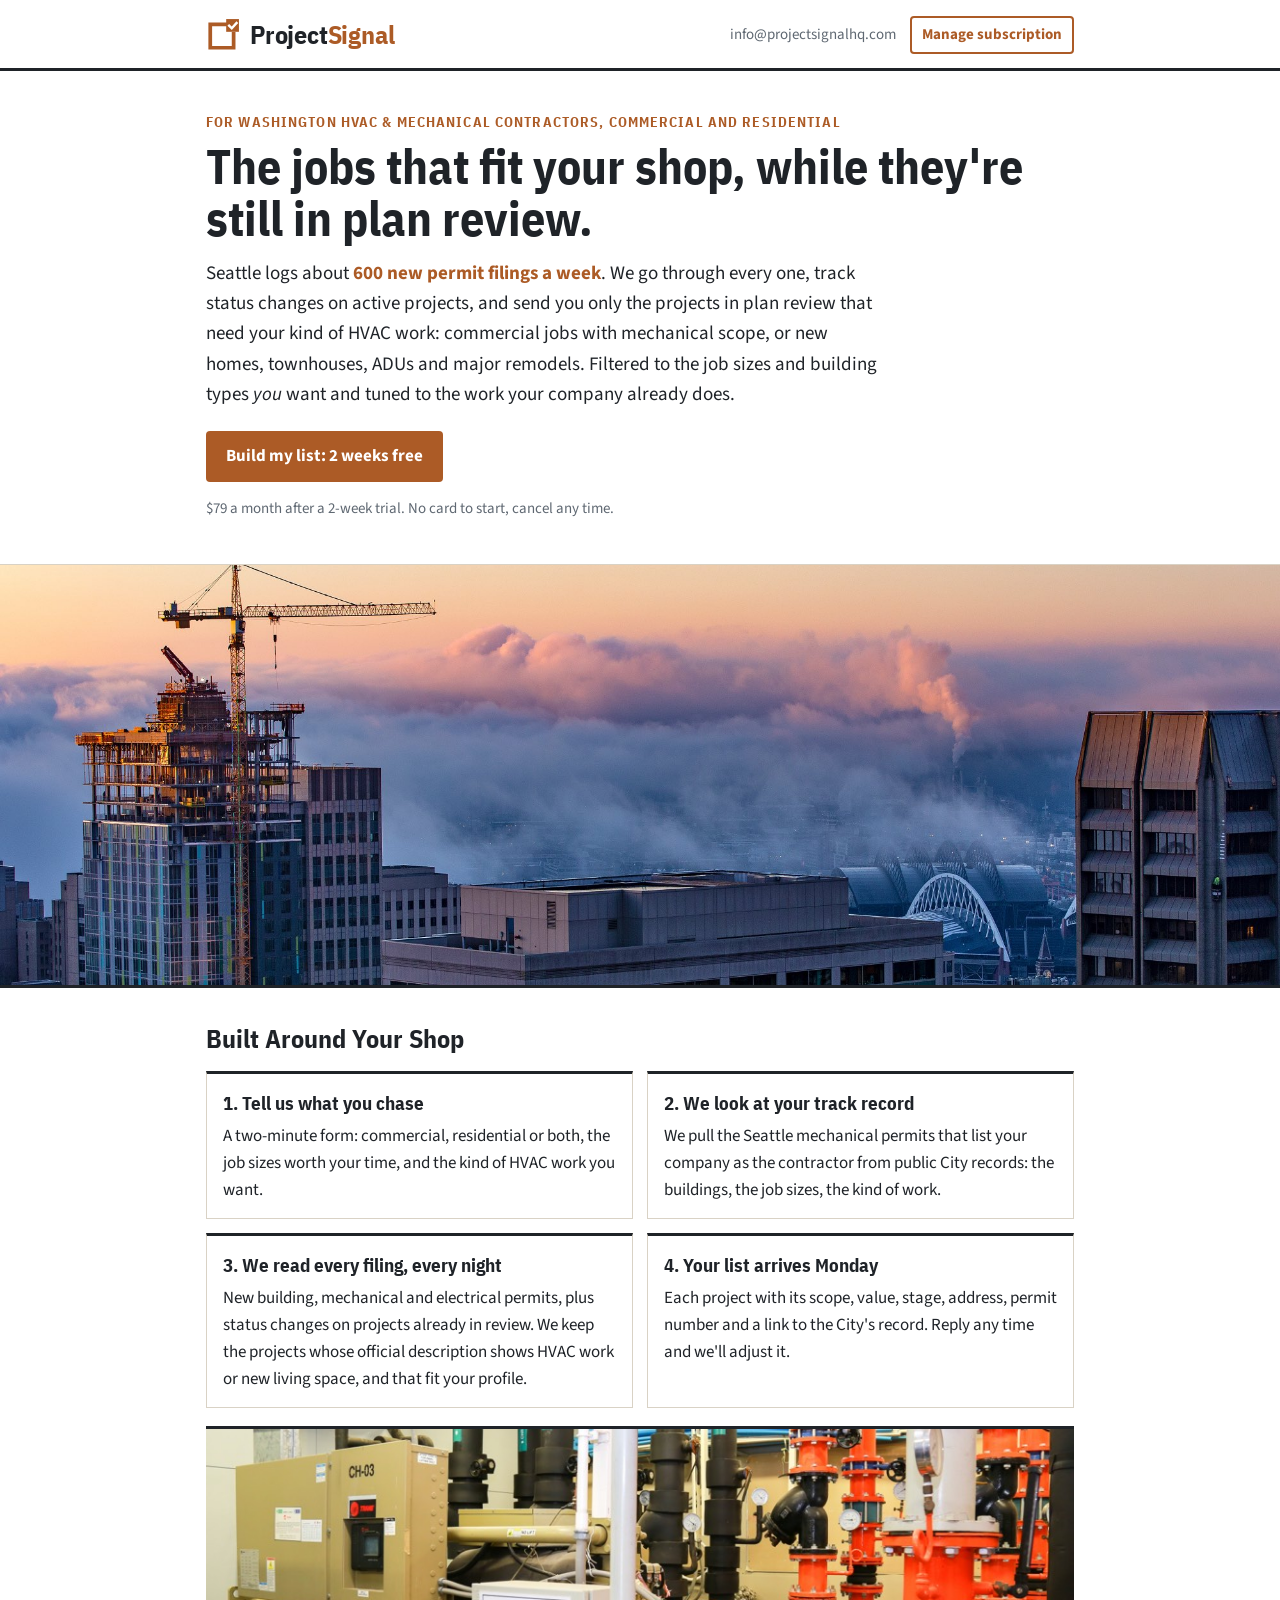
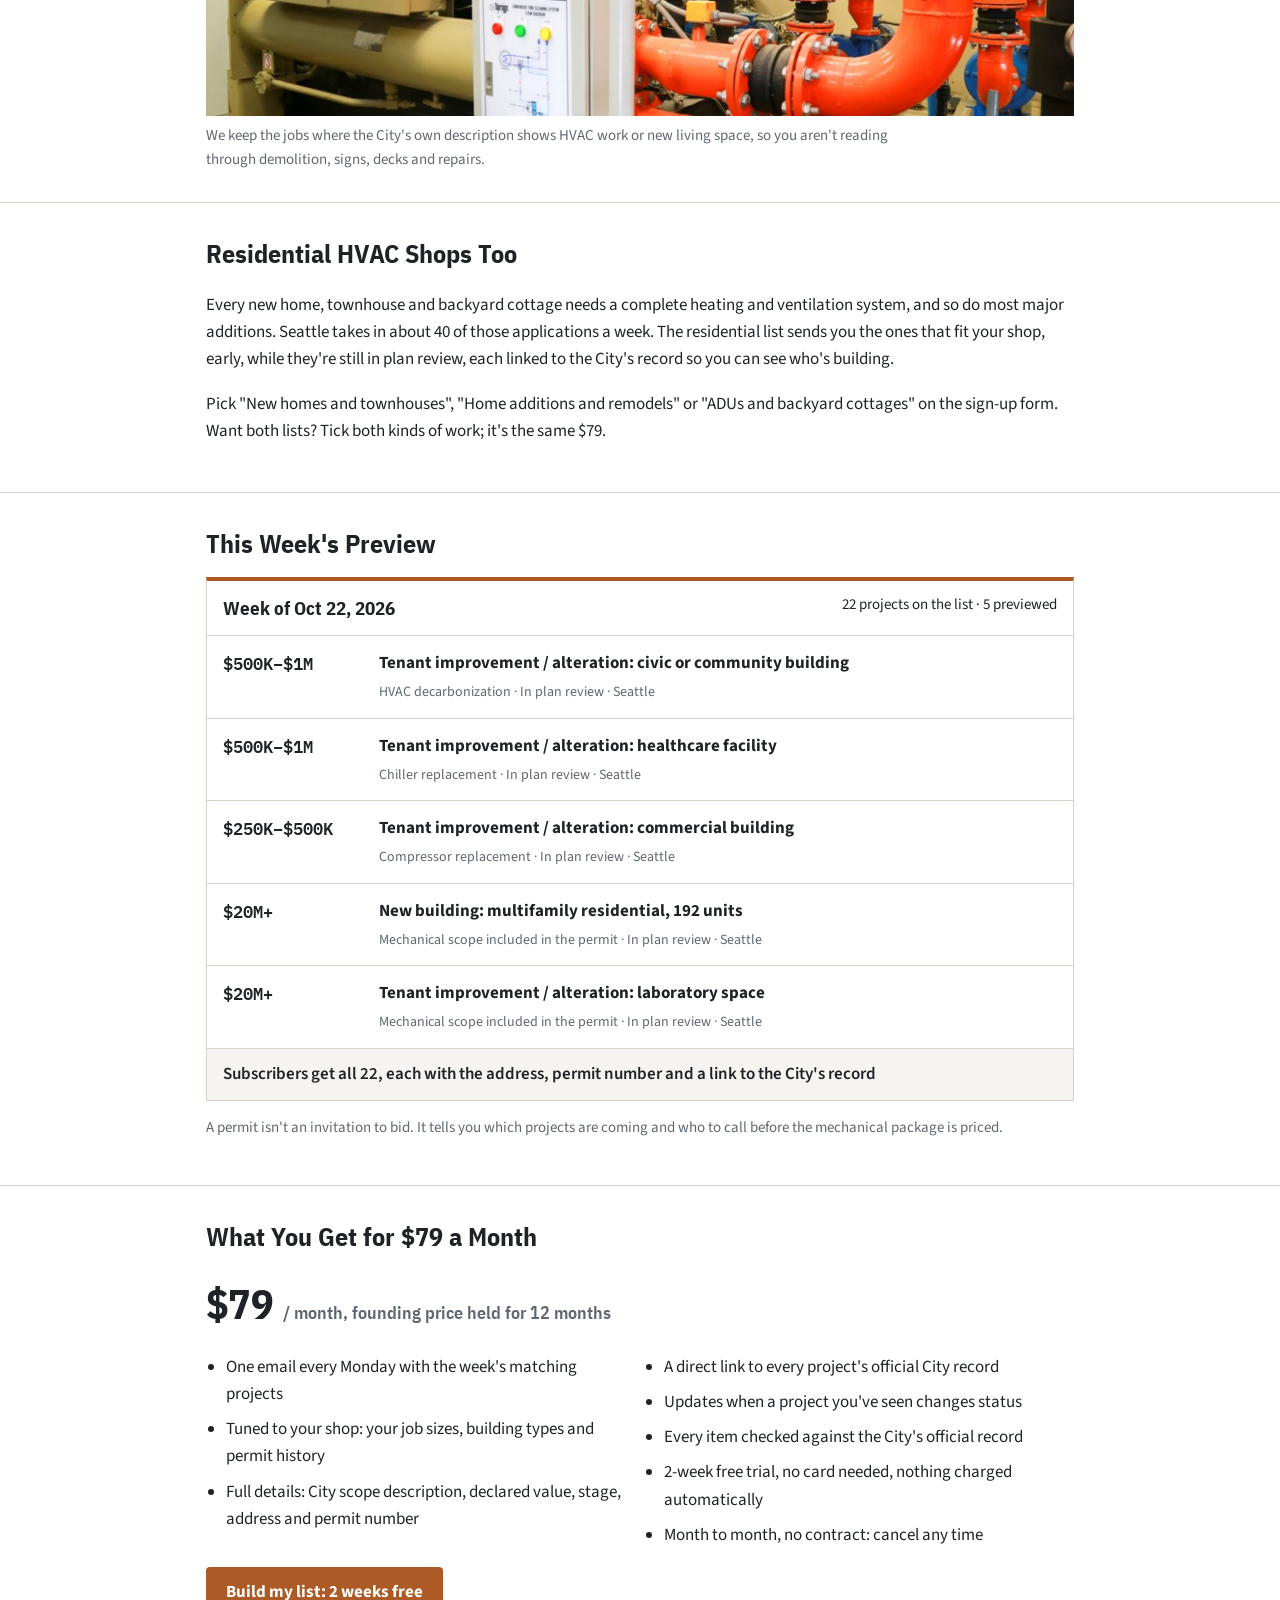
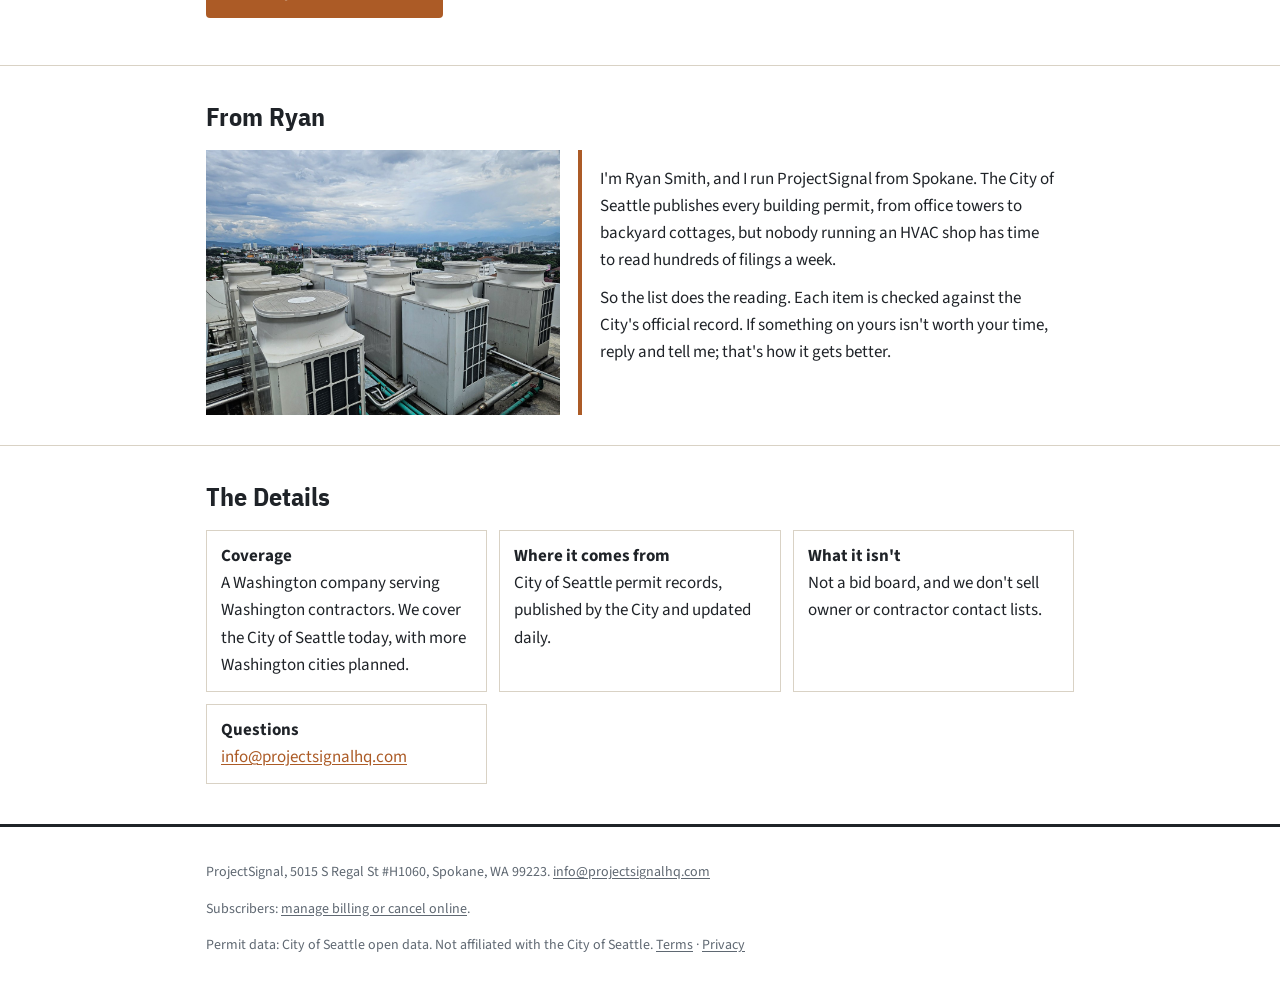
==== commit 201f62c0: "Add residential HVAC list: copy and sign-up options" ====
--- a/index.html
+++ b/index.html
@@ -3,14 +3,14 @@
 <head>
 <meta charset="utf-8">
 <meta name="viewport" content="width=device-width,initial-scale=1">
-<title>ProjectSignal | The Seattle commercial mechanical jobs that fit your shop</title>
-<meta name="description" content="Every Monday: commercial projects in Seattle plan review with HVAC or mechanical scope, picked from hundreds of permit filings and filtered to the jobs your shop bids. $79/month.">
+<title>ProjectSignal | The Seattle HVAC jobs that fit your shop</title>
+<meta name="description" content="Every Monday: Seattle projects in plan review that need HVAC work, commercial or residential, picked from hundreds of permit filings and filtered to the jobs your shop does. $79/month.">
 <link rel="icon" href="favicon.svg" type="image/svg+xml">
 <link rel="canonical" href="https://projectsignalhq.com/">
 <meta property="og:type" content="website">
 <meta property="og:site_name" content="ProjectSignal">
-<meta property="og:title" content="ProjectSignal | The Seattle commercial mechanical jobs that fit your shop">
-<meta property="og:description" content="Every Monday: commercial projects in Seattle plan review with HVAC or mechanical scope, picked from hundreds of permit filings and filtered to the jobs your shop bids. $79/month.">
+<meta property="og:title" content="ProjectSignal | The Seattle HVAC jobs that fit your shop">
+<meta property="og:description" content="Every Monday: Seattle projects in plan review that need HVAC work, commercial or residential, picked from hundreds of permit filings and filtered to the jobs your shop does. $79/month.">
 <meta property="og:url" content="https://projectsignalhq.com/">
 <meta property="og:image" content="https://projectsignalhq.com/brand/og-card.png">
 <meta property="og:image:width" content="1200">
@@ -23,9 +23,9 @@
 <header class="top"><div class="wrap"><a class="wordmark" href="index.html"><img src="favicon.svg" alt=""><span class="wm">Project<span>Signal</span></span></a><nav class="topnav"><a class="contact" href="mailto:info@projectsignalhq.com">info@projectsignalhq.com</a><a class="manage" href="https://billing.stripe.com/p/login/8x228q0Ri2bh69bcdr8Zq00">Manage subscription</a></nav></div></header>
 <main>
 <div class="wrap hero">
-  <p class="eyebrow">For Washington commercial HVAC &amp; mechanical contractors</p>
-  <h1>The commercial jobs that fit your shop, before they're bid.</h1>
-  <p class="lede">Seattle logs about <span class="stat">600 new permit filings a week</span>. We go through every one, track status changes on active projects, and send you only the commercial jobs in plan review with real HVAC or mechanical scope, filtered to the job sizes and building types <em>you</em> bid and tuned to the work your company already does.</p>
+  <p class="eyebrow">For Washington HVAC &amp; mechanical contractors, commercial and residential</p>
+  <h1>The jobs that fit your shop, while they're still in plan review.</h1>
+  <p class="lede">Seattle logs about <span class="stat">600 new permit filings a week</span>. We go through every one, track status changes on active projects, and send you only the projects in plan review that need your kind of HVAC work: commercial jobs with mechanical scope, or new homes, townhouses, ADUs and major remodels. Filtered to the job sizes and building types <em>you</em> want and tuned to the work your company already does.</p>
   <a class="btn" href="signup.html">Build my list: 2 weeks free</a>
   <p class="small">$79 a month after a 2-week trial. No card to start, cancel any time.</p>
 </div>
@@ -34,13 +34,19 @@
 <section><div class="wrap">
   <h2>Built Around Your Shop</h2>
   <ul class="steps">
-    <li><b>1. Tell us what you chase</b>A two-minute form: the job sizes worth your time, the building types you work in, and the kind of mechanical work you want.</li>
-    <li><b>2. We look at your track record</b>We pull the commercial mechanical permits your company has filed in Seattle from public City records: the buildings, the job sizes, the kind of work.</li>
-    <li><b>3. We read every filing, every night</b>New building, mechanical and electrical permits, plus status changes on projects already in review. We keep the commercial jobs where the City's own description shows mechanical work and that fit your profile.</li>
+    <li><b>1. Tell us what you chase</b>A two-minute form: commercial, residential or both, the job sizes worth your time, and the kind of HVAC work you want.</li>
+    <li><b>2. We look at your track record</b>We pull the Seattle mechanical permits that list your company as the contractor from public City records: the buildings, the job sizes, the kind of work.</li>
+    <li><b>3. We read every filing, every night</b>New building, mechanical and electrical permits, plus status changes on projects already in review. We keep the projects whose official description shows HVAC work or new living space, and that fit your profile.</li>
     <li><b>4. Your list arrives Monday</b>Each project with its scope, value, stage, address, permit number and a link to the City's record. Reply any time and we'll adjust it.</li>
   </ul>
   <figure class="photo"><img src="img/mechanical-room-1600.jpg" srcset="img/mechanical-room-900.jpg 900w, img/mechanical-room-1600.jpg 1600w" sizes="(max-width:900px) 100vw, 868px" width="1600" height="1066" loading="lazy" alt="Chillers and piping in a commercial mechanical room">
-  <figcaption>We keep the jobs where the City's own description shows mechanical work, so you aren't reading through demolition, signs and single-family remodels.</figcaption></figure>
+  <figcaption>We keep the jobs where the City's own description shows HVAC work or new living space, so you aren't reading through demolition, signs, decks and repairs.</figcaption></figure>
+</div></section>
+
+<section><div class="wrap">
+  <h2>Residential HVAC Shops Too</h2>
+  <p>Every new home, townhouse and backyard cottage needs a complete heating and ventilation system, and so do most major additions. Seattle takes in about 40 of those applications a week. The residential list sends you the ones that fit your shop, early, while they're still in plan review, each linked to the City's record so you can see who's building.</p>
+  <p>Pick "New homes and townhouses", "Home additions and remodels" or "ADUs and backyard cottages" on the sign-up form. Want both lists? Tick both kinds of work; it's the same $79.</p>
 </div></section>
 
 <section><div class="wrap">
@@ -72,7 +78,7 @@
 <section><div class="wrap">
   <h2>From Ryan</h2>
   <div class="ryan"><img class="side" src="img/rooftop-units-1200.jpg" width="1200" height="900" loading="lazy" alt="Rooftop mechanical units on a commercial building above the city"><div class="note">
-    <p>I'm Ryan Smith, and I run ProjectSignal from Spokane. The City of Seattle publishes every commercial building permit, including the ones that say "mechanical included", but nobody running a mechanical shop has time to read hundreds of filings a week.</p>
+    <p>I'm Ryan Smith, and I run ProjectSignal from Spokane. The City of Seattle publishes every building permit, from office towers to backyard cottages, but nobody running an HVAC shop has time to read hundreds of filings a week.</p>
     <p>So the list does the reading. Each item is checked against the City's official record. If something on yours isn't worth your time, reply and tell me; that's how it gets better.</p>
   </div></div>
 </div></section>
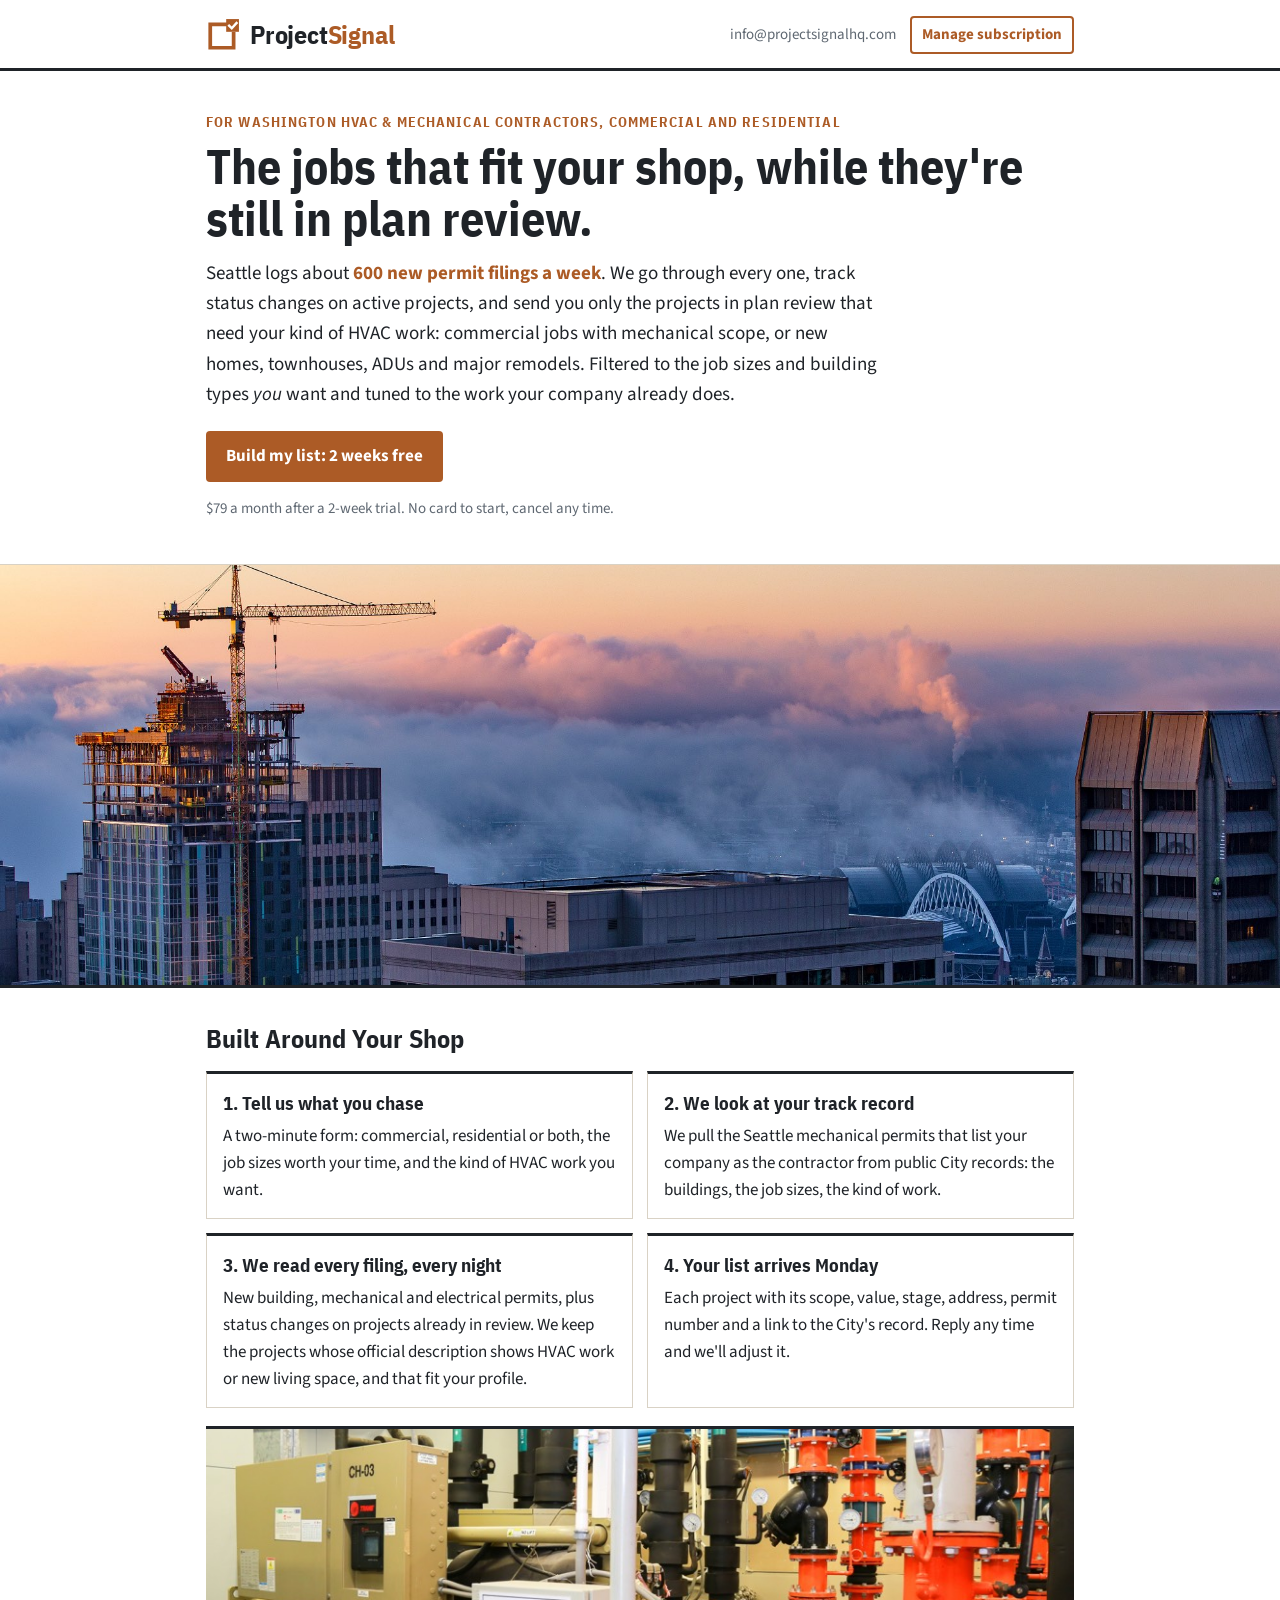
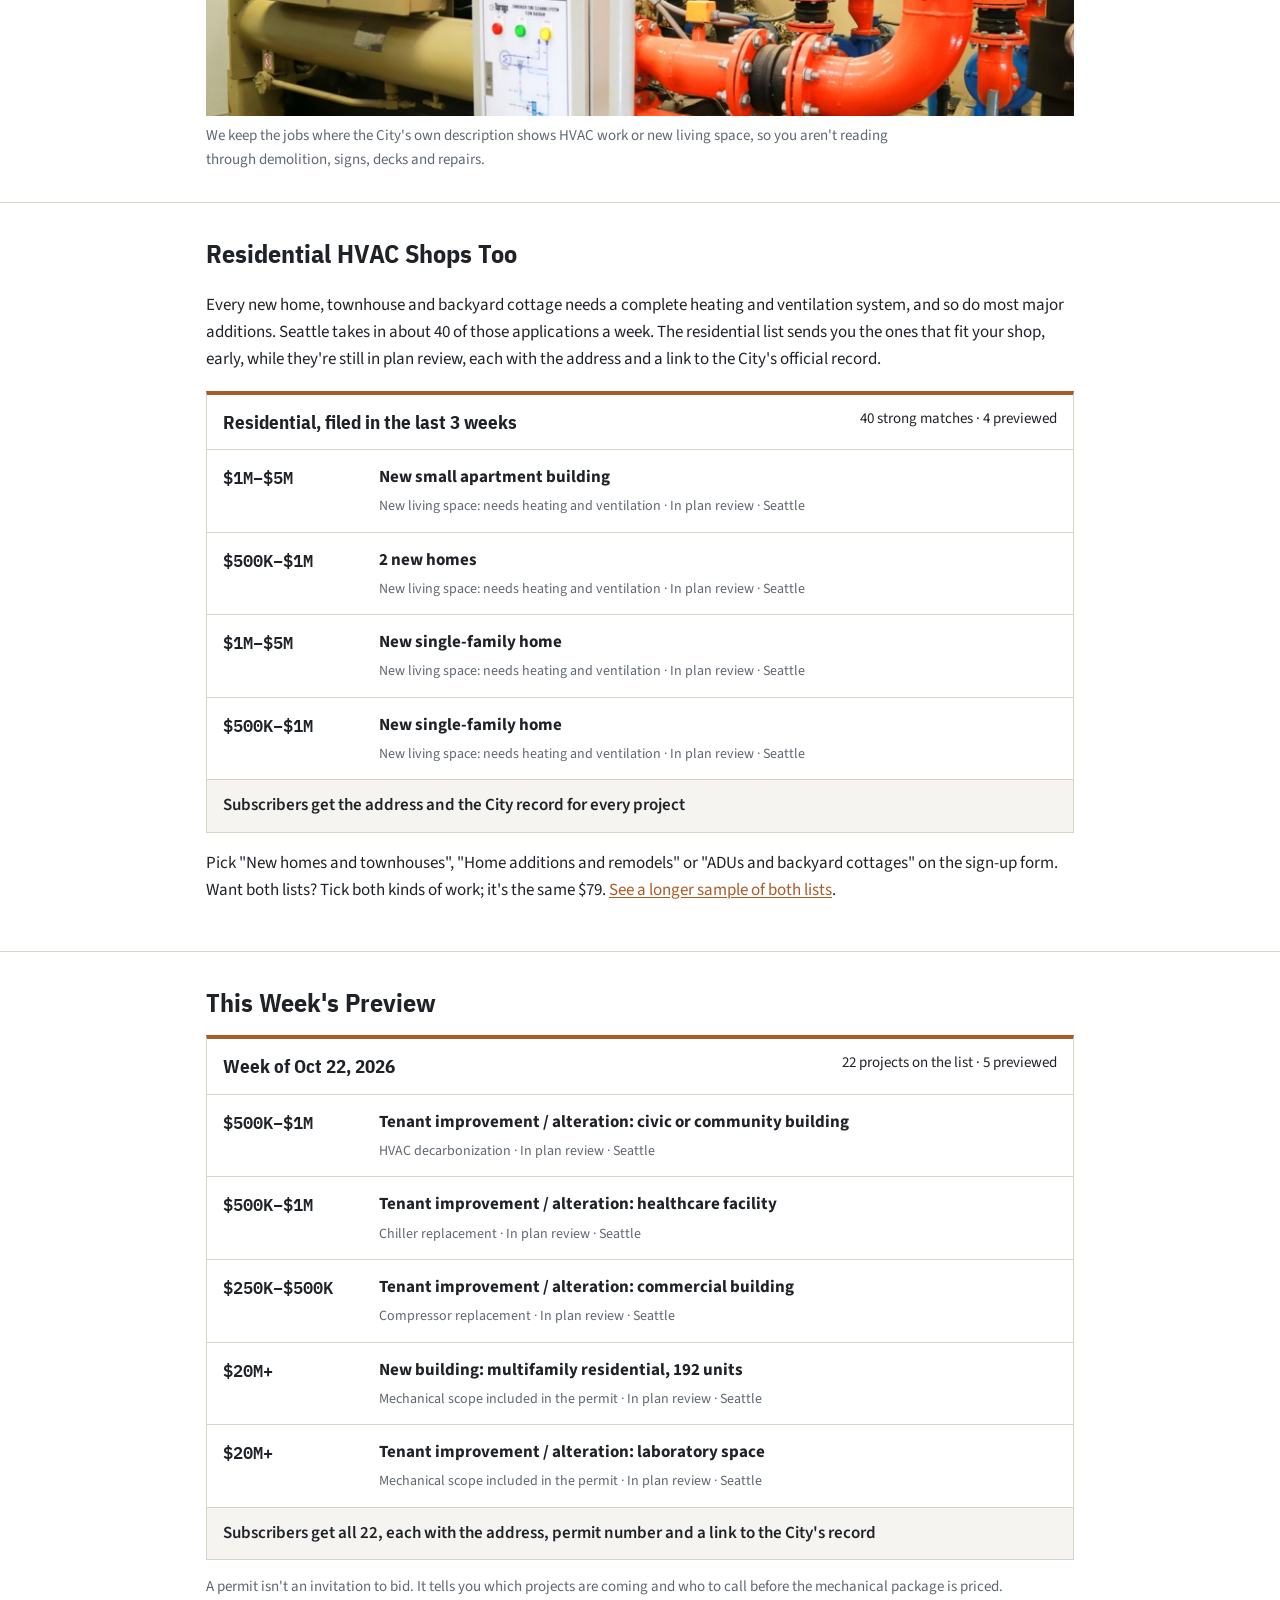
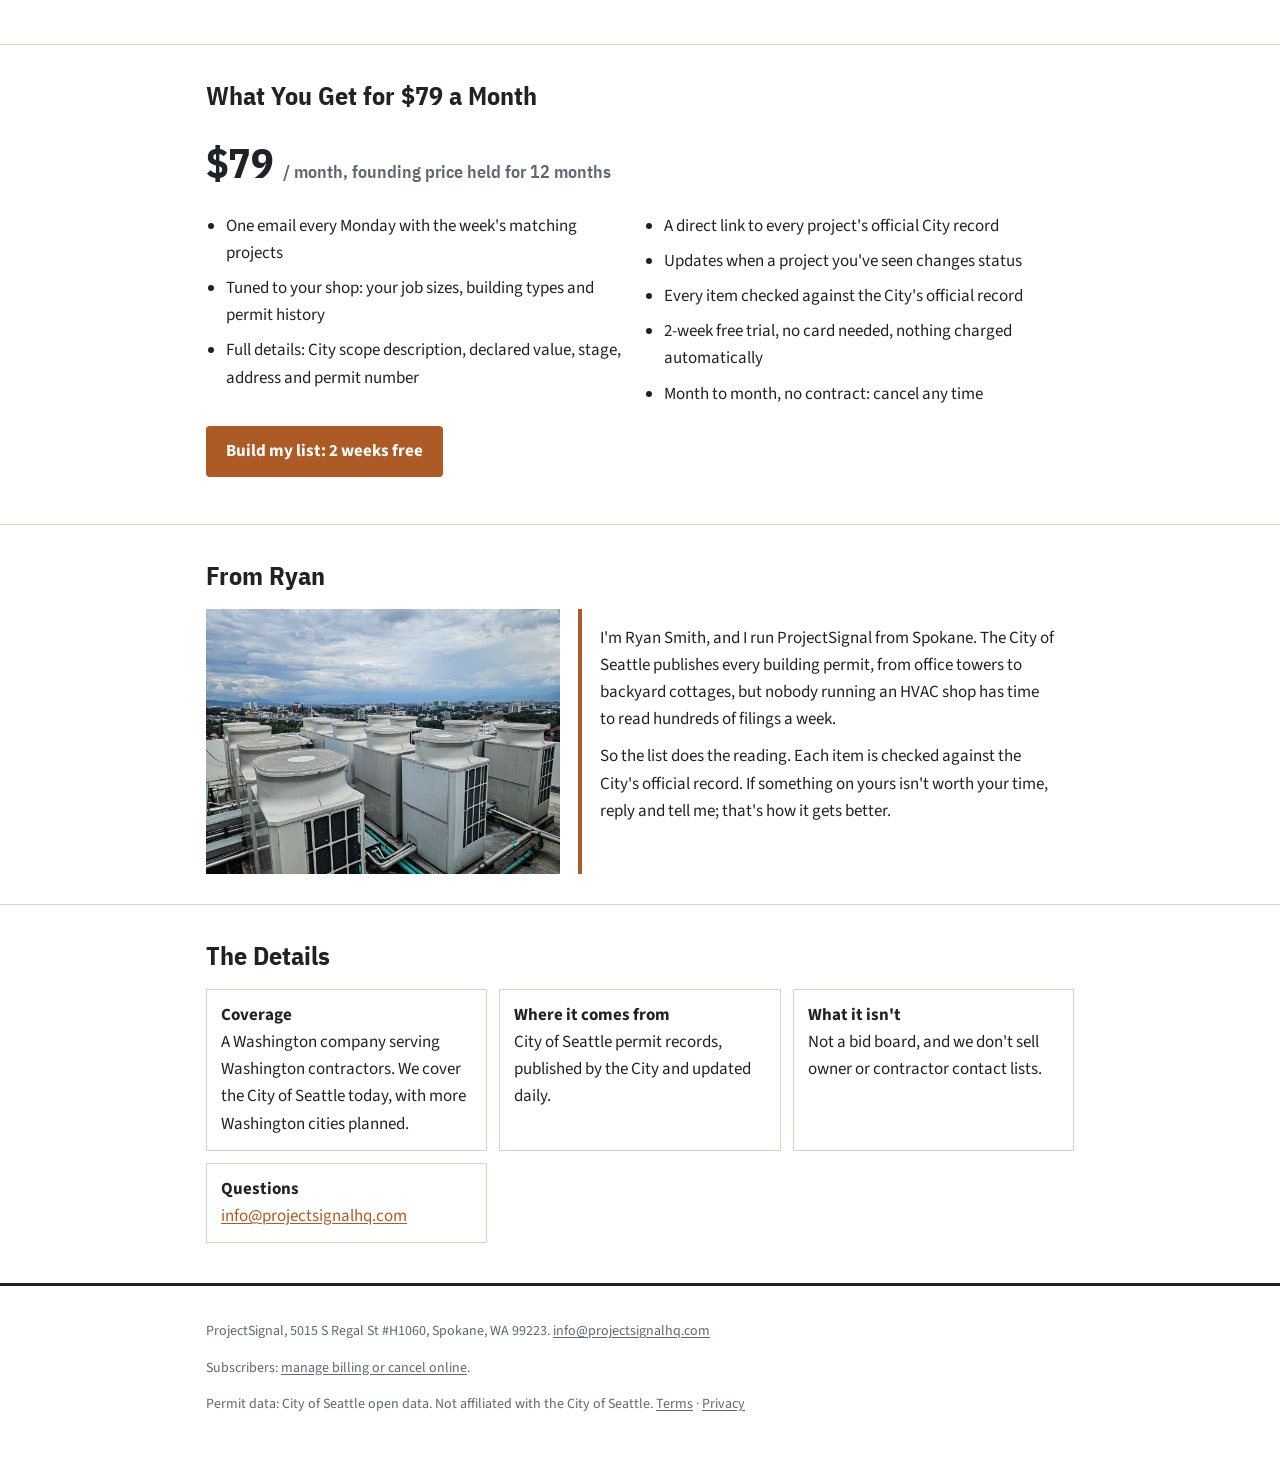
==== commit 9a3ddc88: "Sample page, residential preview, ref tracking, wording fixes" ====
--- a/index.html
+++ b/index.html
@@ -45,8 +45,11 @@
 
 <section><div class="wrap">
   <h2>Residential HVAC Shops Too</h2>
-  <p>Every new home, townhouse and backyard cottage needs a complete heating and ventilation system, and so do most major additions. Seattle takes in about 40 of those applications a week. The residential list sends you the ones that fit your shop, early, while they're still in plan review, each linked to the City's record so you can see who's building.</p>
-  <p>Pick "New homes and townhouses", "Home additions and remodels" or "ADUs and backyard cottages" on the sign-up form. Want both lists? Tick both kinds of work; it's the same $79.</p>
+  <p>Every new home, townhouse and backyard cottage needs a complete heating and ventilation system, and so do most major additions. Seattle takes in about 40 of those applications a week. The residential list sends you the ones that fit your shop, early, while they're still in plan review, each with the address and a link to the City's official record.</p>
+  <div class="sheet preview"><div class="sheet-head"><b>Residential, filed in the last 3 weeks</b><span>40 strong matches · 4 previewed</span></div>
+  <div class="row"><div class="value mono">$1M–$5M</div><div><p class="desc"><b>New small apartment building</b></p><div class="meta">New living space: needs heating and ventilation · In plan review · Seattle</div></div></div><div class="row"><div class="value mono">$500K–$1M</div><div><p class="desc"><b>2 new homes</b></p><div class="meta">New living space: needs heating and ventilation · In plan review · Seattle</div></div></div><div class="row"><div class="value mono">$1M–$5M</div><div><p class="desc"><b>New single-family home</b></p><div class="meta">New living space: needs heating and ventilation · In plan review · Seattle</div></div></div><div class="row"><div class="value mono">$500K–$1M</div><div><p class="desc"><b>New single-family home</b></p><div class="meta">New living space: needs heating and ventilation · In plan review · Seattle</div></div></div>
+  <div class="more">Subscribers get the address and the City record for every project</div></div>
+  <p>Pick "New homes and townhouses", "Home additions and remodels" or "ADUs and backyard cottages" on the sign-up form. Want both lists? Tick both kinds of work; it's the same $79. <a href="sample.html">See a longer sample of both lists</a>.</p>
 </div></section>
 
 <section><div class="wrap">
@@ -94,5 +97,6 @@
 </div></section>
 </main>
 <footer><div class="wrap"><p>ProjectSignal, 5015 S Regal St #H1060, Spokane, WA 99223. <a href="mailto:info@projectsignalhq.com">info@projectsignalhq.com</a></p><p>Subscribers: <a href="https://billing.stripe.com/p/login/8x228q0Ri2bh69bcdr8Zq00">manage billing or cancel online</a>.</p><p>Permit data: City of Seattle open data. Not affiliated with the City of Seattle. <a href="terms.html">Terms</a> · <a href="privacy.html">Privacy</a></p></div></footer>
+<script>try{var m=/[?&]ref=([A-Za-z0-9_-]{1,24})/.exec(location.search);if(m)localStorage.setItem("ps_ref",JSON.stringify({r:m[1],t:Date.now()}))}catch(e){}</script>
 </body>
 </html>
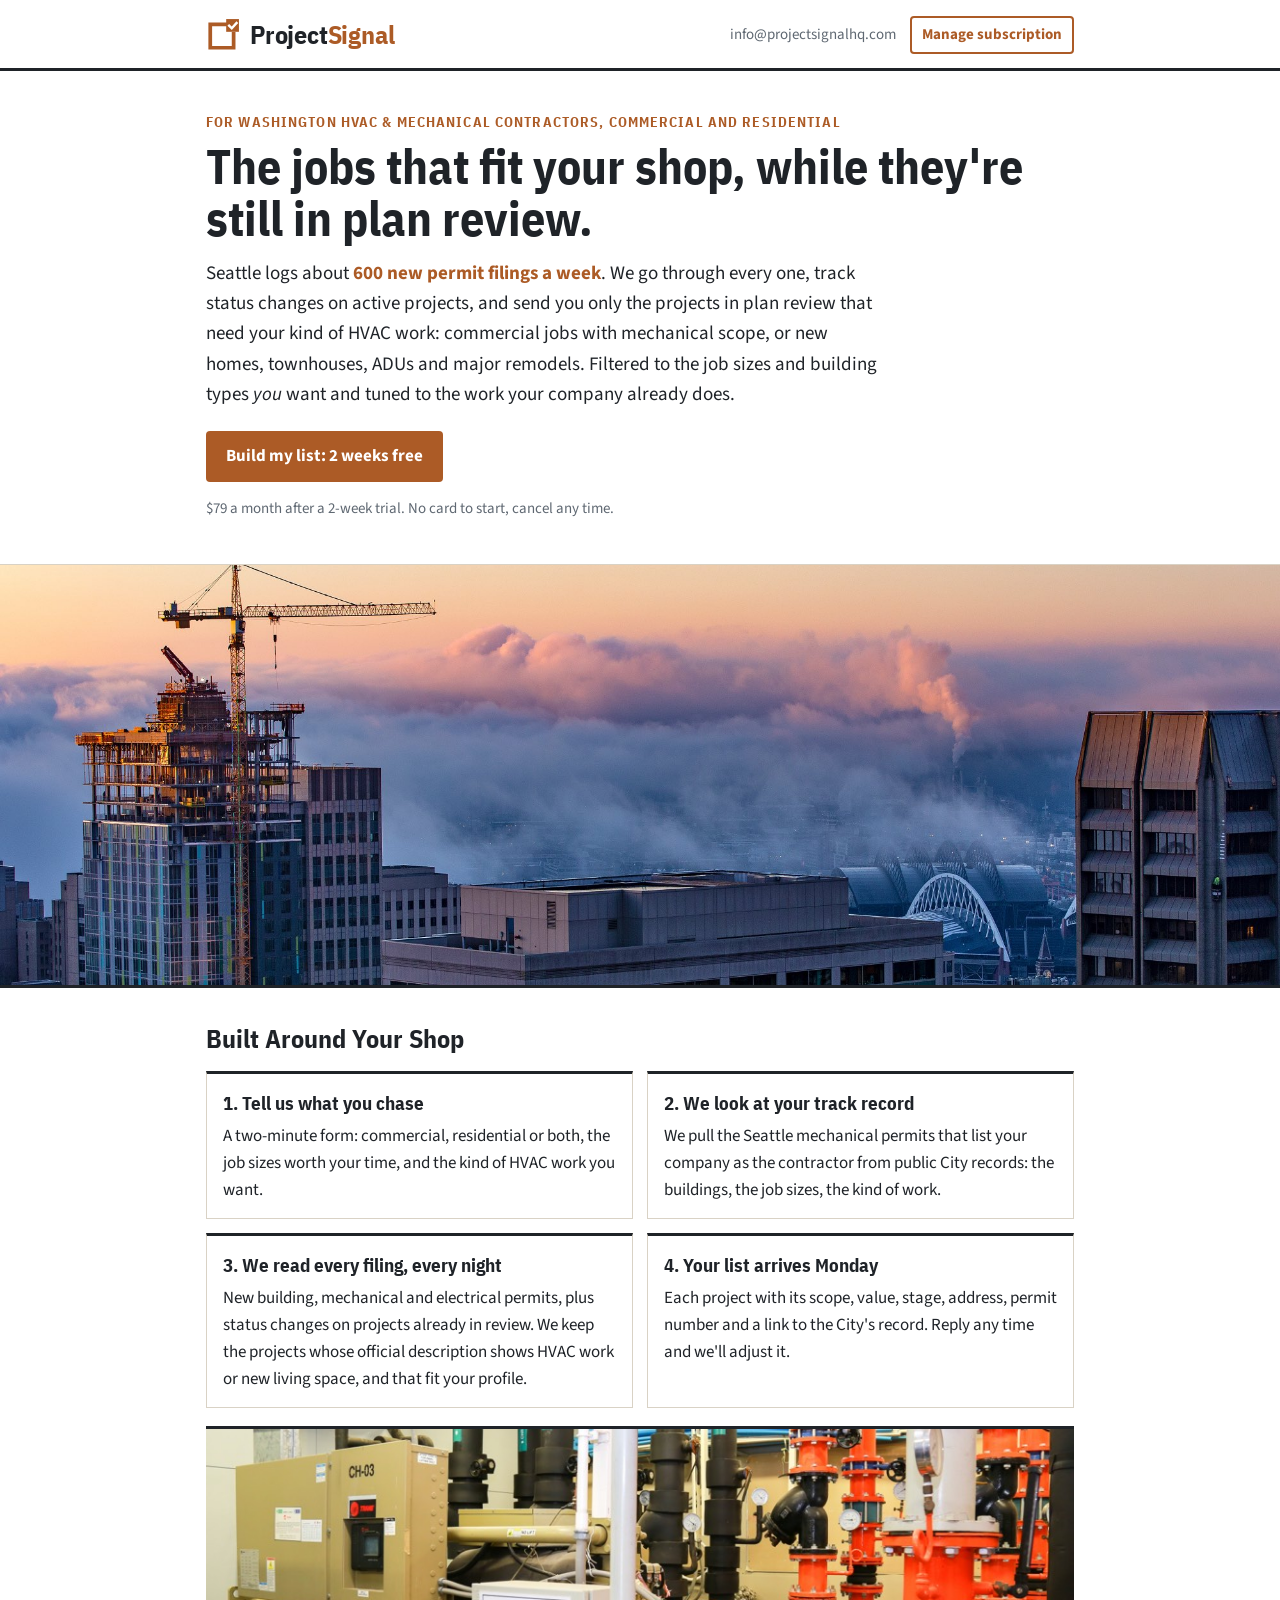
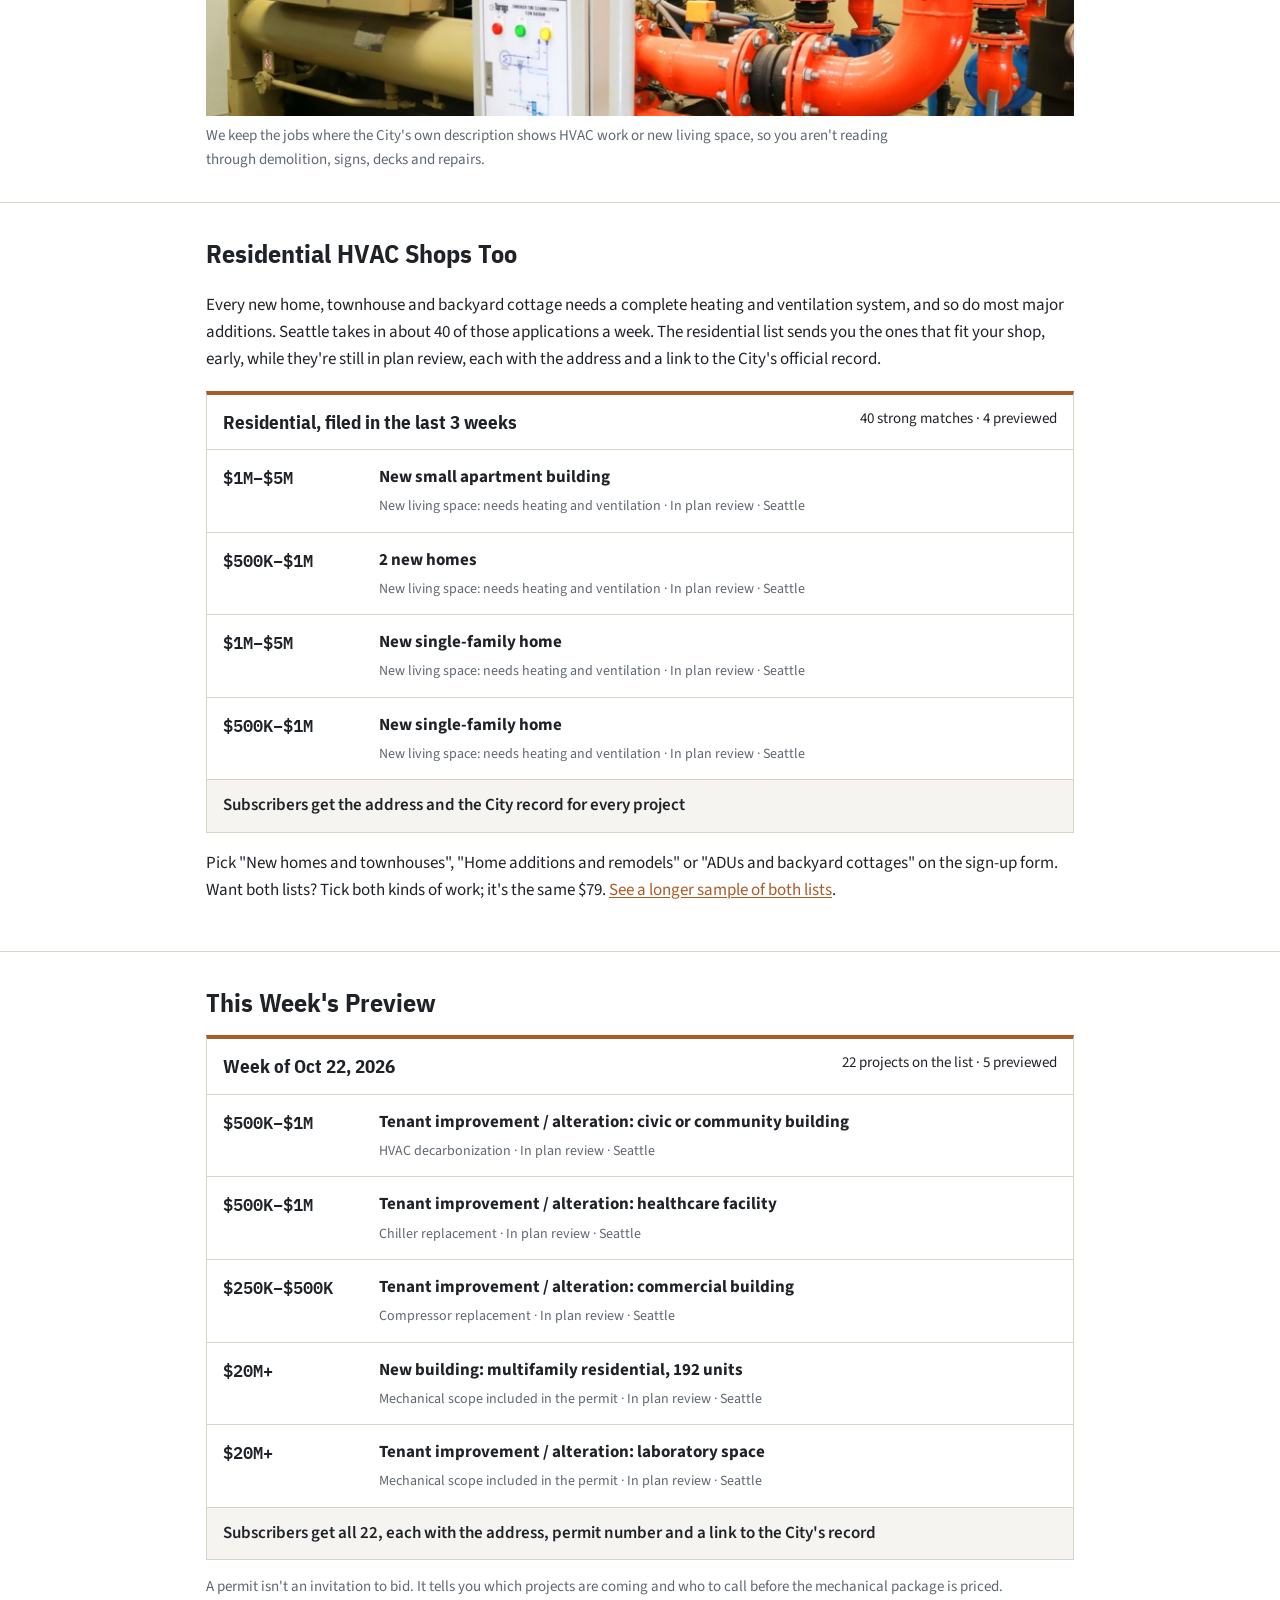
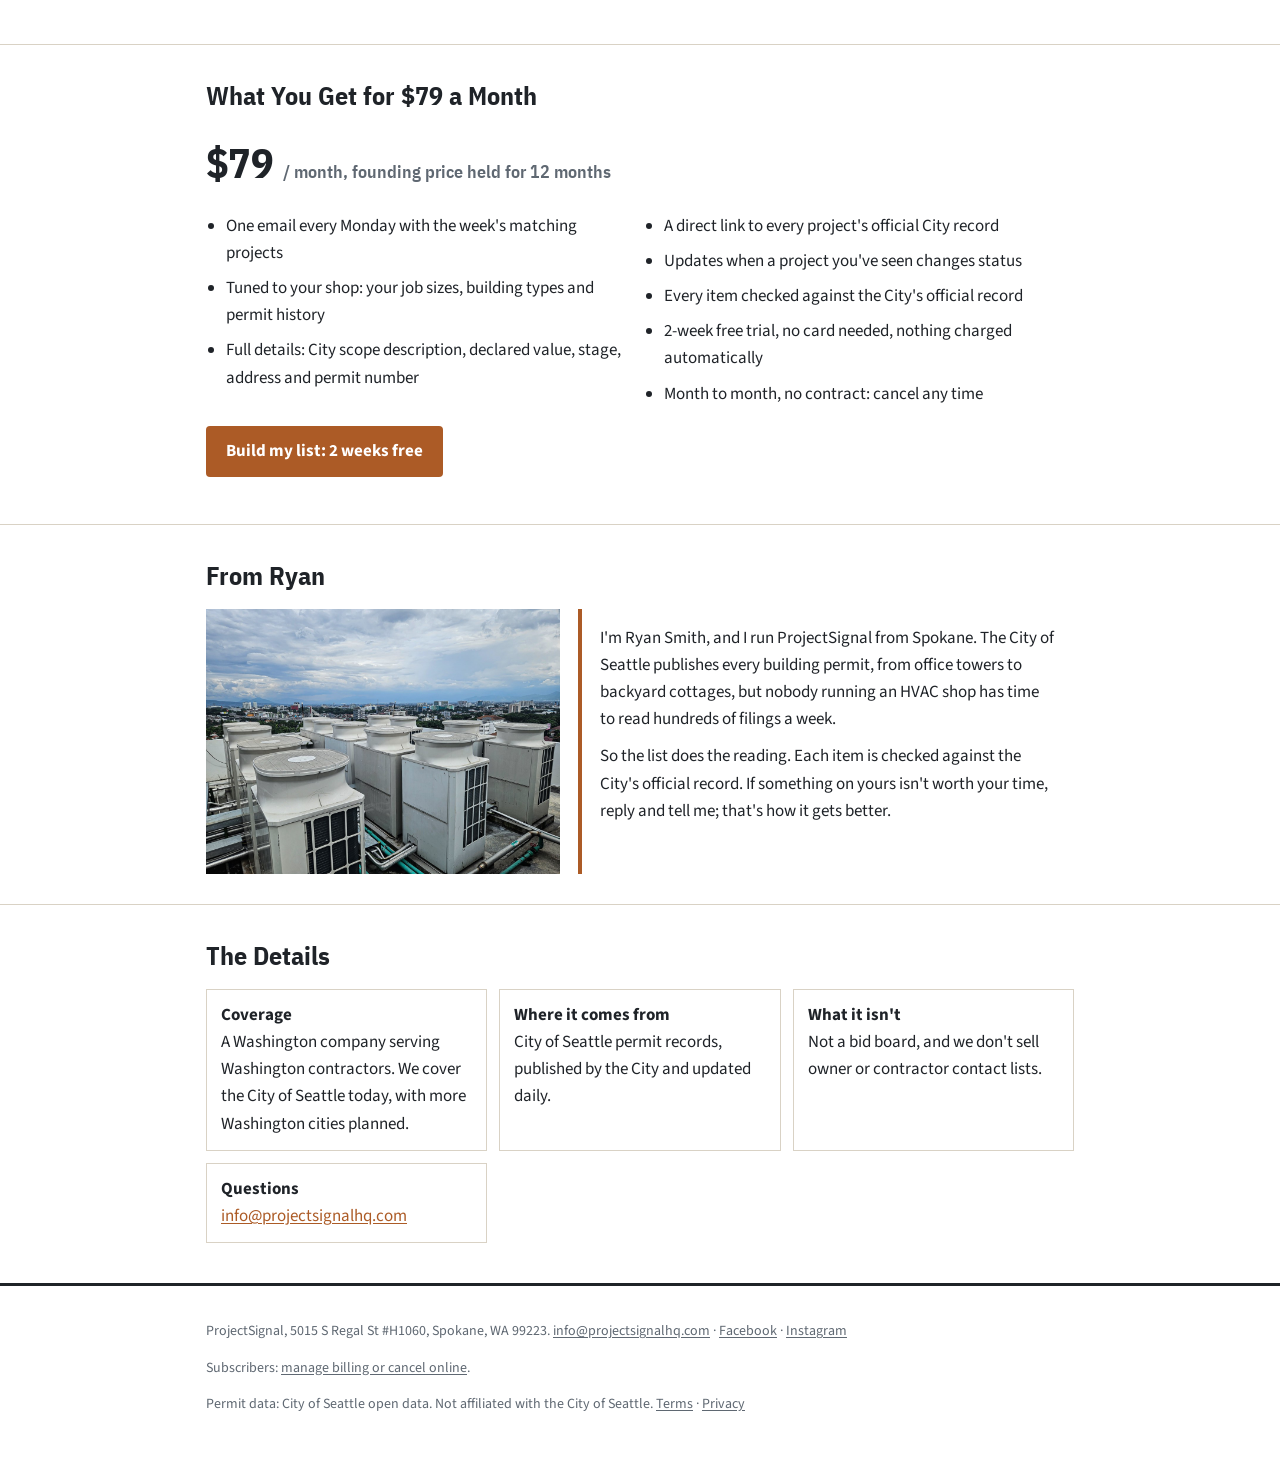
==== commit 082fdc3c: "Footer: links to Facebook and Instagram" ====
--- a/index.html
+++ b/index.html
@@ -96,7 +96,7 @@
   </ul>
 </div></section>
 </main>
-<footer><div class="wrap"><p>ProjectSignal, 5015 S Regal St #H1060, Spokane, WA 99223. <a href="mailto:info@projectsignalhq.com">info@projectsignalhq.com</a></p><p>Subscribers: <a href="https://billing.stripe.com/p/login/8x228q0Ri2bh69bcdr8Zq00">manage billing or cancel online</a>.</p><p>Permit data: City of Seattle open data. Not affiliated with the City of Seattle. <a href="terms.html">Terms</a> · <a href="privacy.html">Privacy</a></p></div></footer>
+<footer><div class="wrap"><p>ProjectSignal, 5015 S Regal St #H1060, Spokane, WA 99223. <a href="mailto:info@projectsignalhq.com">info@projectsignalhq.com</a> · <a href="https://www.facebook.com/projectsignalhq" rel="noopener">Facebook</a> · <a href="https://www.instagram.com/projectsignalhq/" rel="noopener">Instagram</a></p><p>Subscribers: <a href="https://billing.stripe.com/p/login/8x228q0Ri2bh69bcdr8Zq00">manage billing or cancel online</a>.</p><p>Permit data: City of Seattle open data. Not affiliated with the City of Seattle. <a href="terms.html">Terms</a> · <a href="privacy.html">Privacy</a></p></div></footer>
 <script>try{var m=/[?&]ref=([A-Za-z0-9_-]{1,24})/.exec(location.search);if(m)localStorage.setItem("ps_ref",JSON.stringify({r:m[1],t:Date.now()}))}catch(e){}</script>
 </body>
 </html>
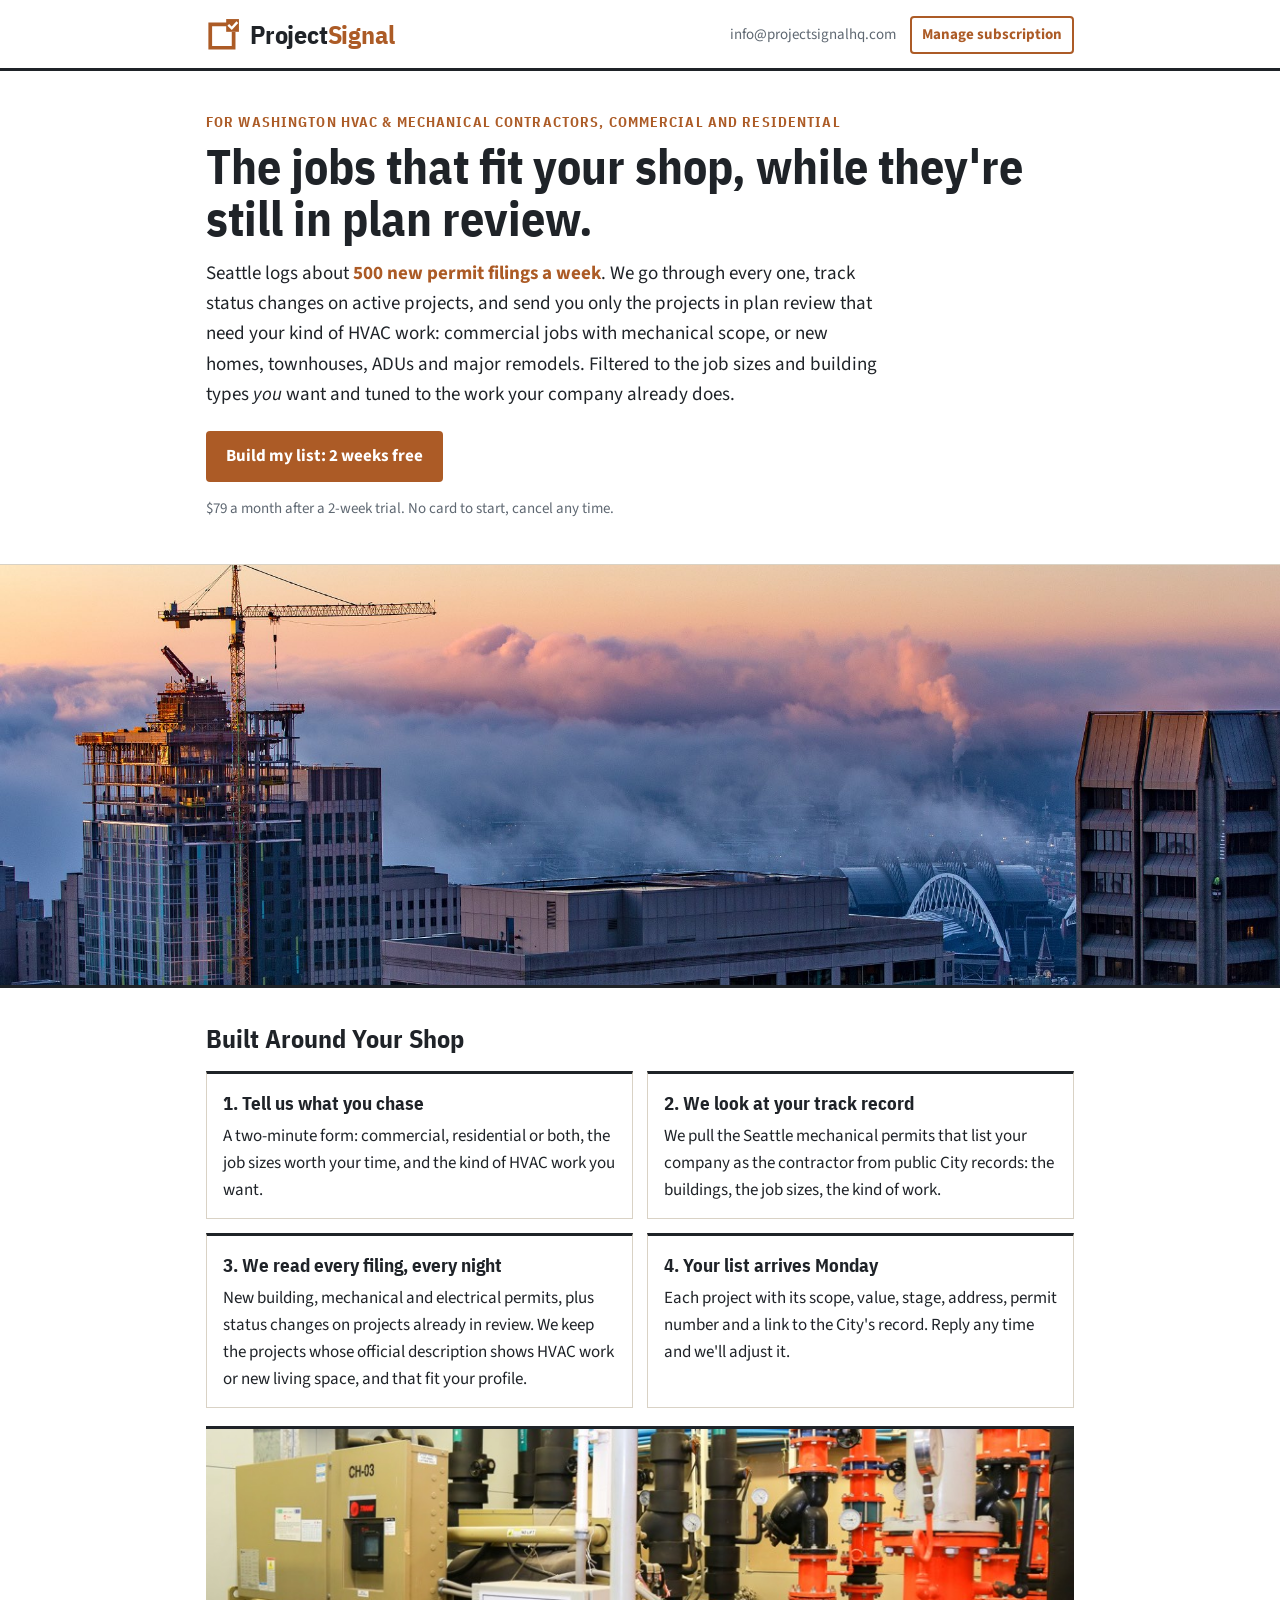
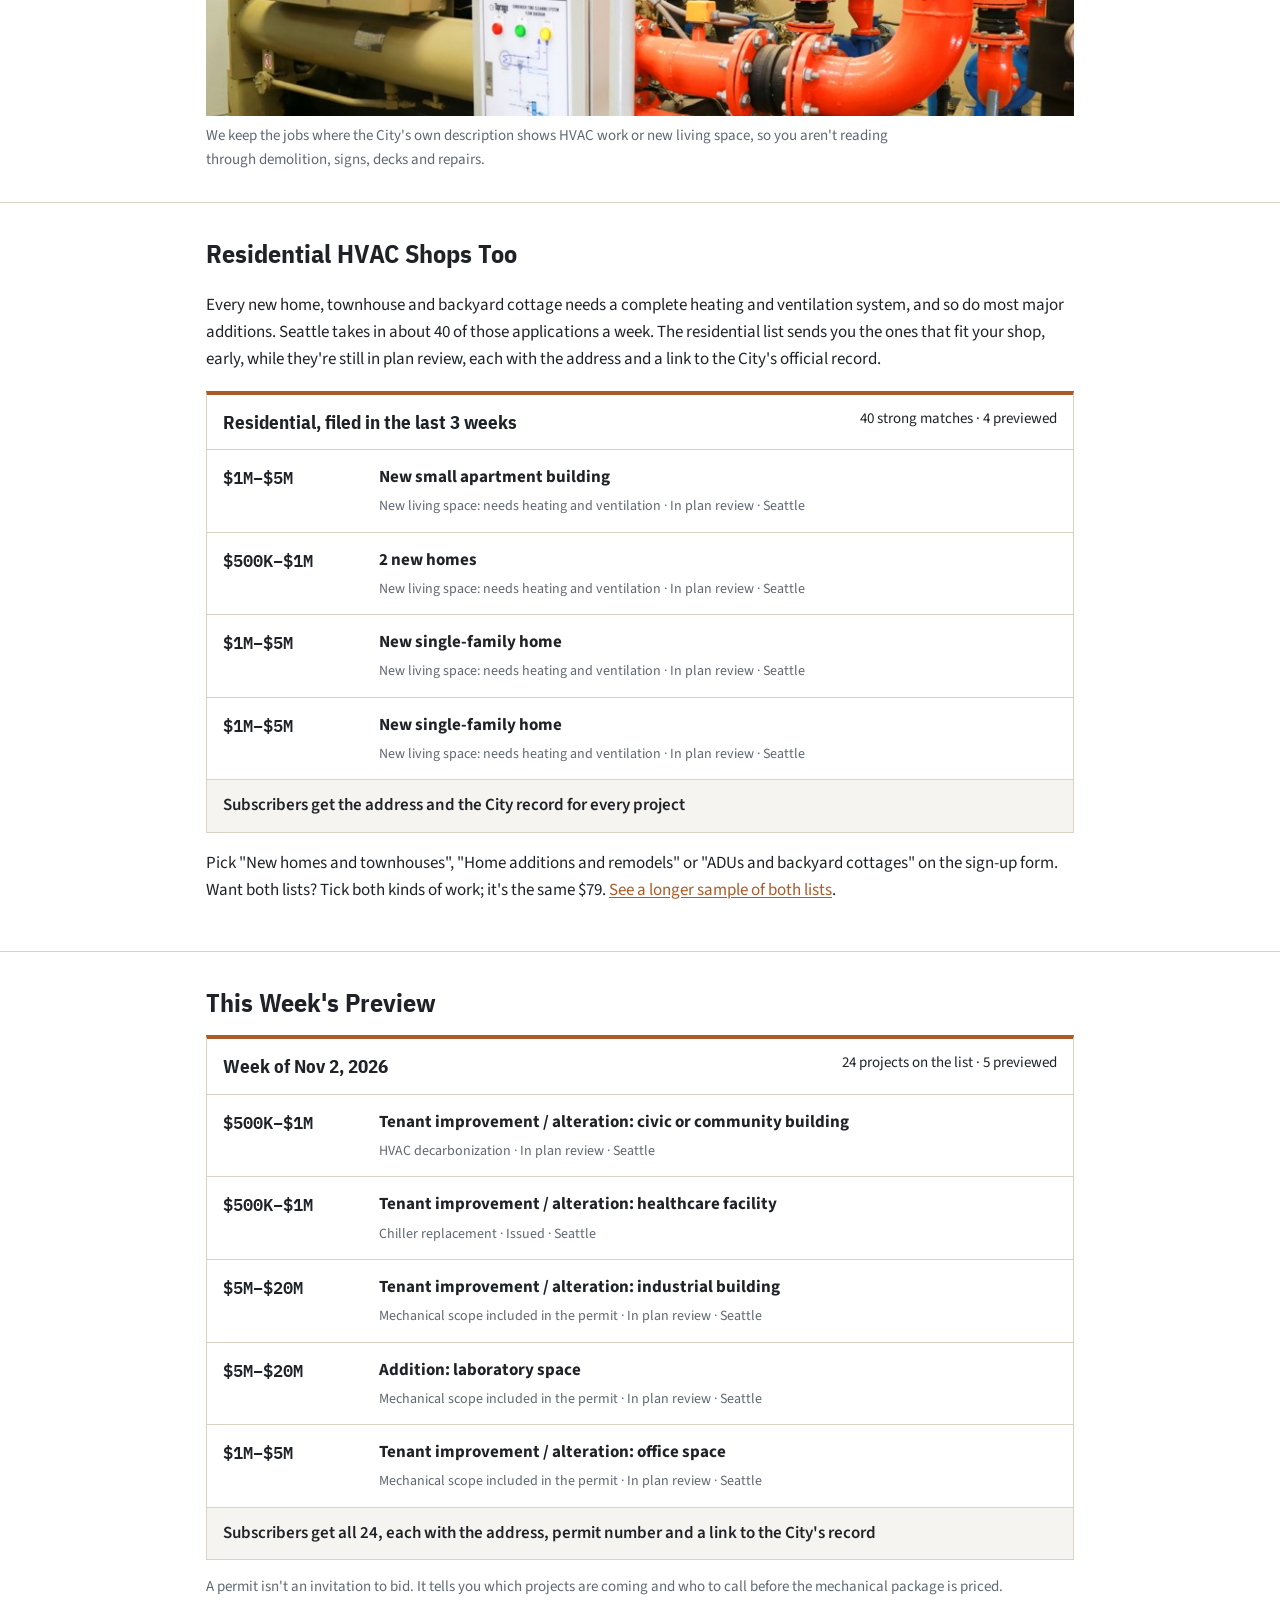
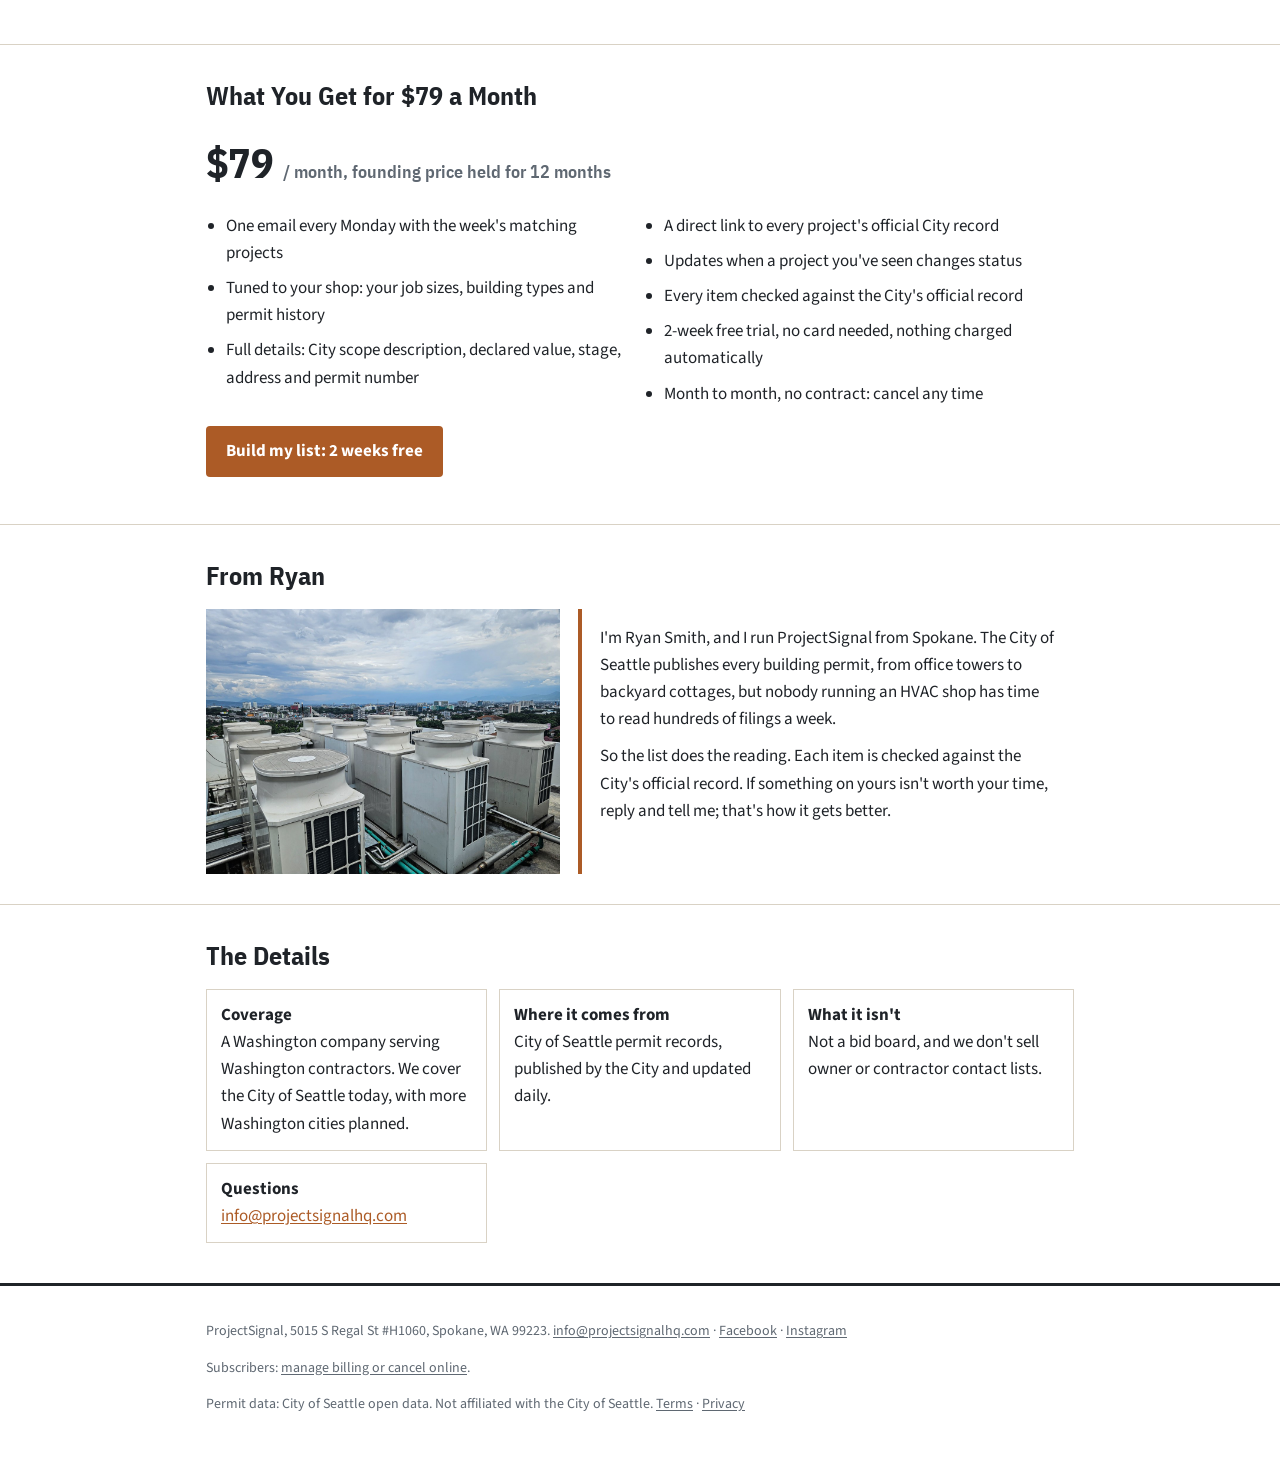
==== commit 246e817b: "Weekly sample list 2026-11-02" ====
--- a/index.html
+++ b/index.html
@@ -25,7 +25,7 @@
 <div class="wrap hero">
   <p class="eyebrow">For Washington HVAC &amp; mechanical contractors, commercial and residential</p>
   <h1>The jobs that fit your shop, while they're still in plan review.</h1>
-  <p class="lede">Seattle logs about <span class="stat">600 new permit filings a week</span>. We go through every one, track status changes on active projects, and send you only the projects in plan review that need your kind of HVAC work: commercial jobs with mechanical scope, or new homes, townhouses, ADUs and major remodels. Filtered to the job sizes and building types <em>you</em> want and tuned to the work your company already does.</p>
+  <p class="lede">Seattle logs about <span class="stat">500 new permit filings a week</span>. We go through every one, track status changes on active projects, and send you only the projects in plan review that need your kind of HVAC work: commercial jobs with mechanical scope, or new homes, townhouses, ADUs and major remodels. Filtered to the job sizes and building types <em>you</em> want and tuned to the work your company already does.</p>
   <a class="btn" href="signup.html">Build my list: 2 weeks free</a>
   <p class="small">$79 a month after a 2-week trial. No card to start, cancel any time.</p>
 </div>
@@ -47,7 +47,7 @@
   <h2>Residential HVAC Shops Too</h2>
   <p>Every new home, townhouse and backyard cottage needs a complete heating and ventilation system, and so do most major additions. Seattle takes in about 40 of those applications a week. The residential list sends you the ones that fit your shop, early, while they're still in plan review, each with the address and a link to the City's official record.</p>
   <div class="sheet preview"><div class="sheet-head"><b>Residential, filed in the last 3 weeks</b><span>40 strong matches · 4 previewed</span></div>
-  <div class="row"><div class="value mono">$1M–$5M</div><div><p class="desc"><b>New small apartment building</b></p><div class="meta">New living space: needs heating and ventilation · In plan review · Seattle</div></div></div><div class="row"><div class="value mono">$500K–$1M</div><div><p class="desc"><b>2 new homes</b></p><div class="meta">New living space: needs heating and ventilation · In plan review · Seattle</div></div></div><div class="row"><div class="value mono">$1M–$5M</div><div><p class="desc"><b>New single-family home</b></p><div class="meta">New living space: needs heating and ventilation · In plan review · Seattle</div></div></div><div class="row"><div class="value mono">$500K–$1M</div><div><p class="desc"><b>New single-family home</b></p><div class="meta">New living space: needs heating and ventilation · In plan review · Seattle</div></div></div>
+  <div class="row"><div class="value mono">$1M–$5M</div><div><p class="desc"><b>New small apartment building</b></p><div class="meta">New living space: needs heating and ventilation · In plan review · Seattle</div></div></div><div class="row"><div class="value mono">$500K–$1M</div><div><p class="desc"><b>2 new homes</b></p><div class="meta">New living space: needs heating and ventilation · In plan review · Seattle</div></div></div><div class="row"><div class="value mono">$1M–$5M</div><div><p class="desc"><b>New single-family home</b></p><div class="meta">New living space: needs heating and ventilation · In plan review · Seattle</div></div></div><div class="row"><div class="value mono">$1M–$5M</div><div><p class="desc"><b>New single-family home</b></p><div class="meta">New living space: needs heating and ventilation · In plan review · Seattle</div></div></div>
   <div class="more">Subscribers get the address and the City record for every project</div></div>
   <p>Pick "New homes and townhouses", "Home additions and remodels" or "ADUs and backyard cottages" on the sign-up form. Want both lists? Tick both kinds of work; it's the same $79. <a href="sample.html">See a longer sample of both lists</a>.</p>
 </div></section>
@@ -55,9 +55,9 @@
 <section><div class="wrap">
   <h2>This Week's Preview</h2>
   <div class="sheet preview" id="preview">
-    <div class="sheet-head"><b>Week of Oct 22, 2026</b><span>22 projects on the list · 5 previewed</span></div>
-    <div class="row"><div class="value mono">$500K–$1M</div><div><p class="desc"><b>Tenant improvement / alteration: civic or community building</b></p><div class="meta">HVAC decarbonization · In plan review · Seattle</div></div></div><div class="row"><div class="value mono">$500K–$1M</div><div><p class="desc"><b>Tenant improvement / alteration: healthcare facility</b></p><div class="meta">Chiller replacement · In plan review · Seattle</div></div></div><div class="row"><div class="value mono">$250K–$500K</div><div><p class="desc"><b>Tenant improvement / alteration: commercial building</b></p><div class="meta">Compressor replacement · In plan review · Seattle</div></div></div><div class="row"><div class="value mono">$20M+</div><div><p class="desc"><b>New building: multifamily residential, 192 units</b></p><div class="meta">Mechanical scope included in the permit · In plan review · Seattle</div></div></div><div class="row"><div class="value mono">$20M+</div><div><p class="desc"><b>Tenant improvement / alteration: laboratory space</b></p><div class="meta">Mechanical scope included in the permit · In plan review · Seattle</div></div></div>
-    <div class="more">Subscribers get all 22, each with the address, permit number and a link to the City's record</div>
+    <div class="sheet-head"><b>Week of Nov 2, 2026</b><span>24 projects on the list · 5 previewed</span></div>
+    <div class="row"><div class="value mono">$500K–$1M</div><div><p class="desc"><b>Tenant improvement / alteration: civic or community building</b></p><div class="meta">HVAC decarbonization · In plan review · Seattle</div></div></div><div class="row"><div class="value mono">$500K–$1M</div><div><p class="desc"><b>Tenant improvement / alteration: healthcare facility</b></p><div class="meta">Chiller replacement · Issued · Seattle</div></div></div><div class="row"><div class="value mono">$5M–$20M</div><div><p class="desc"><b>Tenant improvement / alteration: industrial building</b></p><div class="meta">Mechanical scope included in the permit · In plan review · Seattle</div></div></div><div class="row"><div class="value mono">$5M–$20M</div><div><p class="desc"><b>Addition: laboratory space</b></p><div class="meta">Mechanical scope included in the permit · In plan review · Seattle</div></div></div><div class="row"><div class="value mono">$1M–$5M</div><div><p class="desc"><b>Tenant improvement / alteration: office space</b></p><div class="meta">Mechanical scope included in the permit · In plan review · Seattle</div></div></div>
+    <div class="more">Subscribers get all 24, each with the address, permit number and a link to the City's record</div>
   </div>
   <p class="small">A permit isn't an invitation to bid. It tells you which projects are coming and who to call before the mechanical package is priced.</p>
 </div></section>
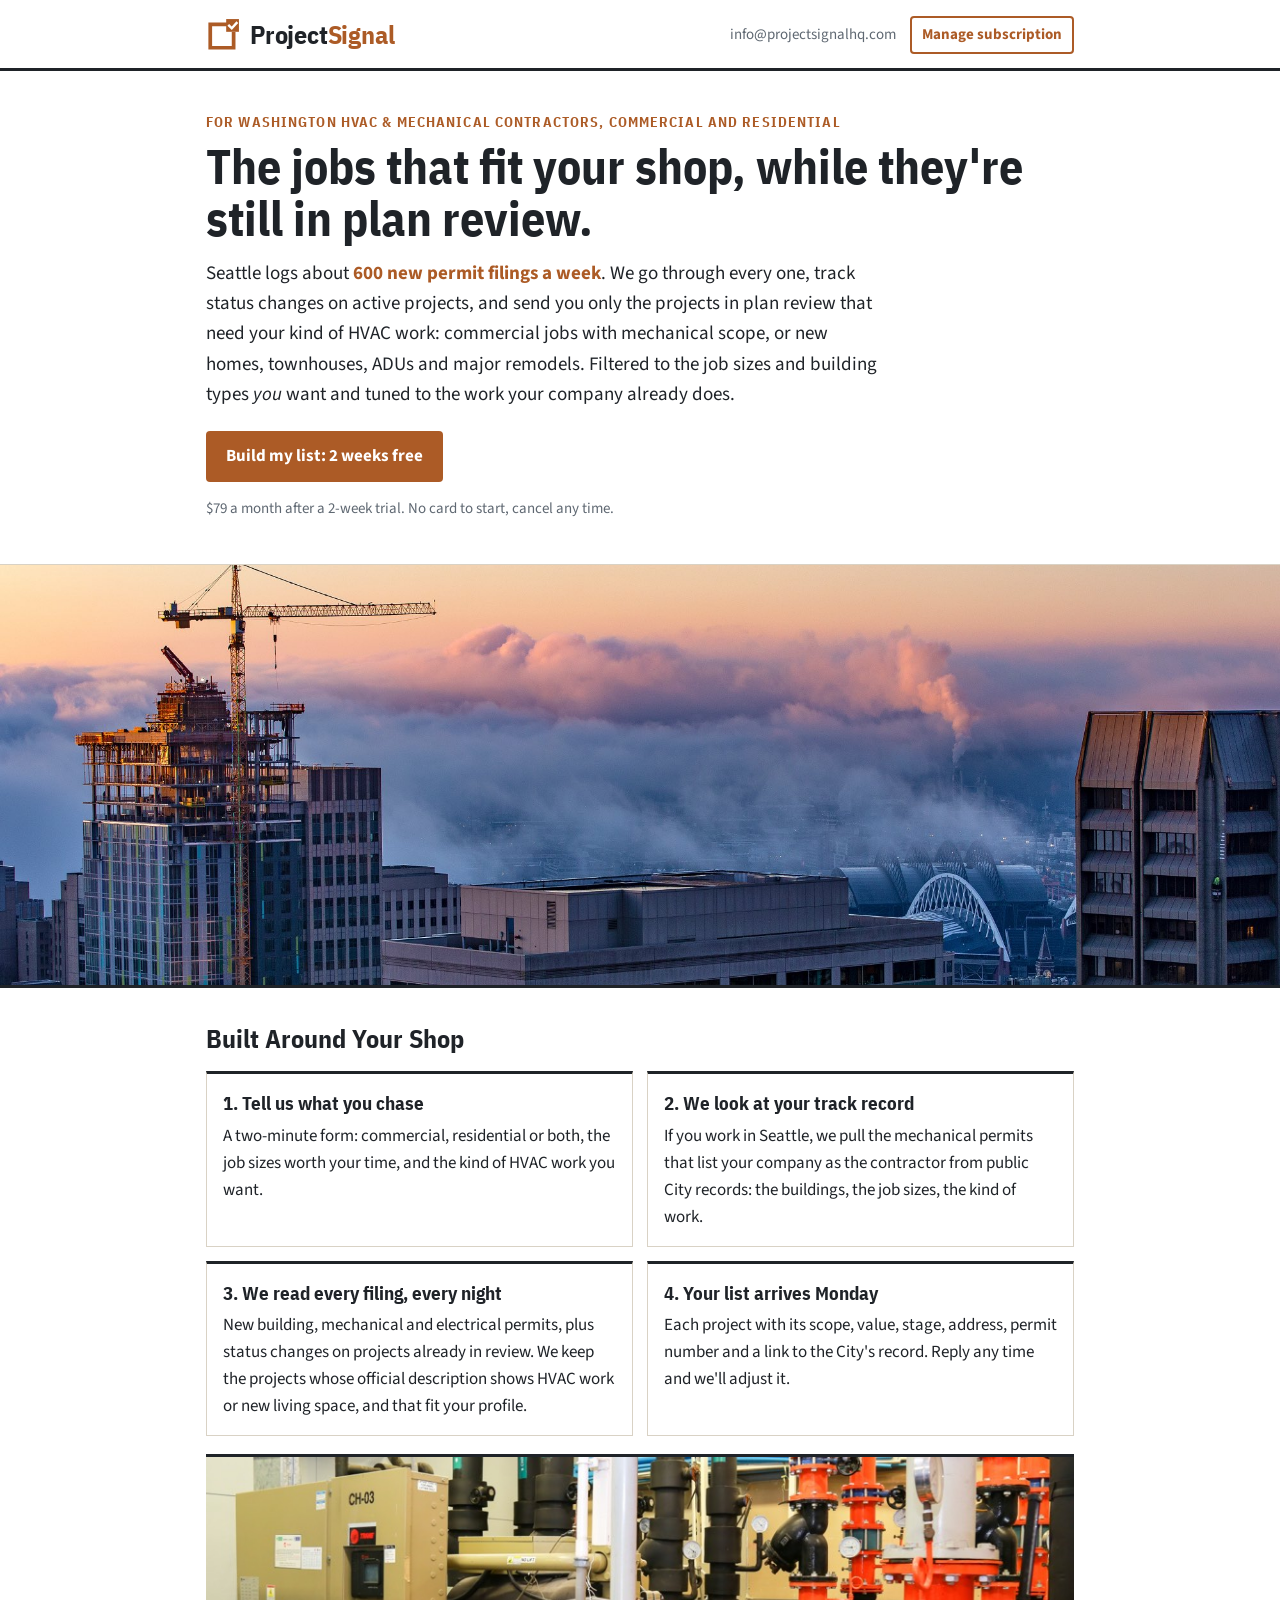
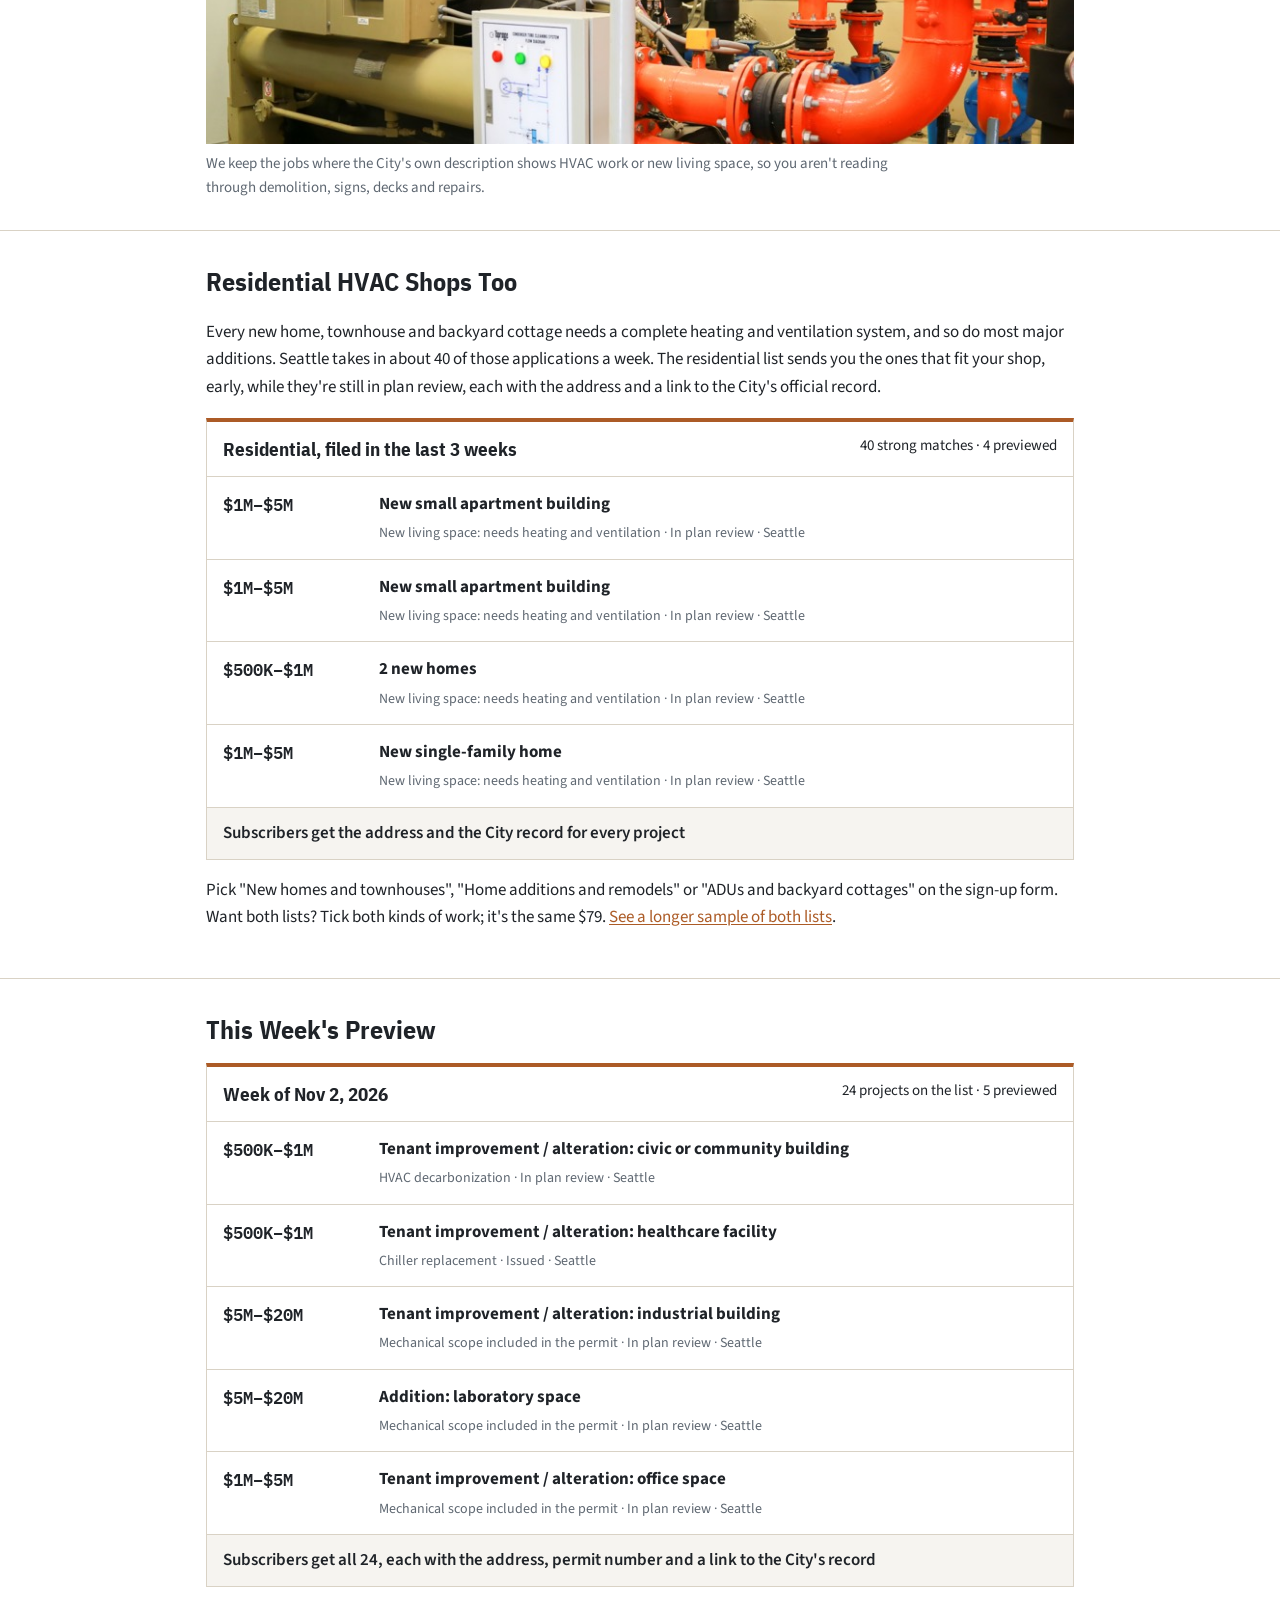
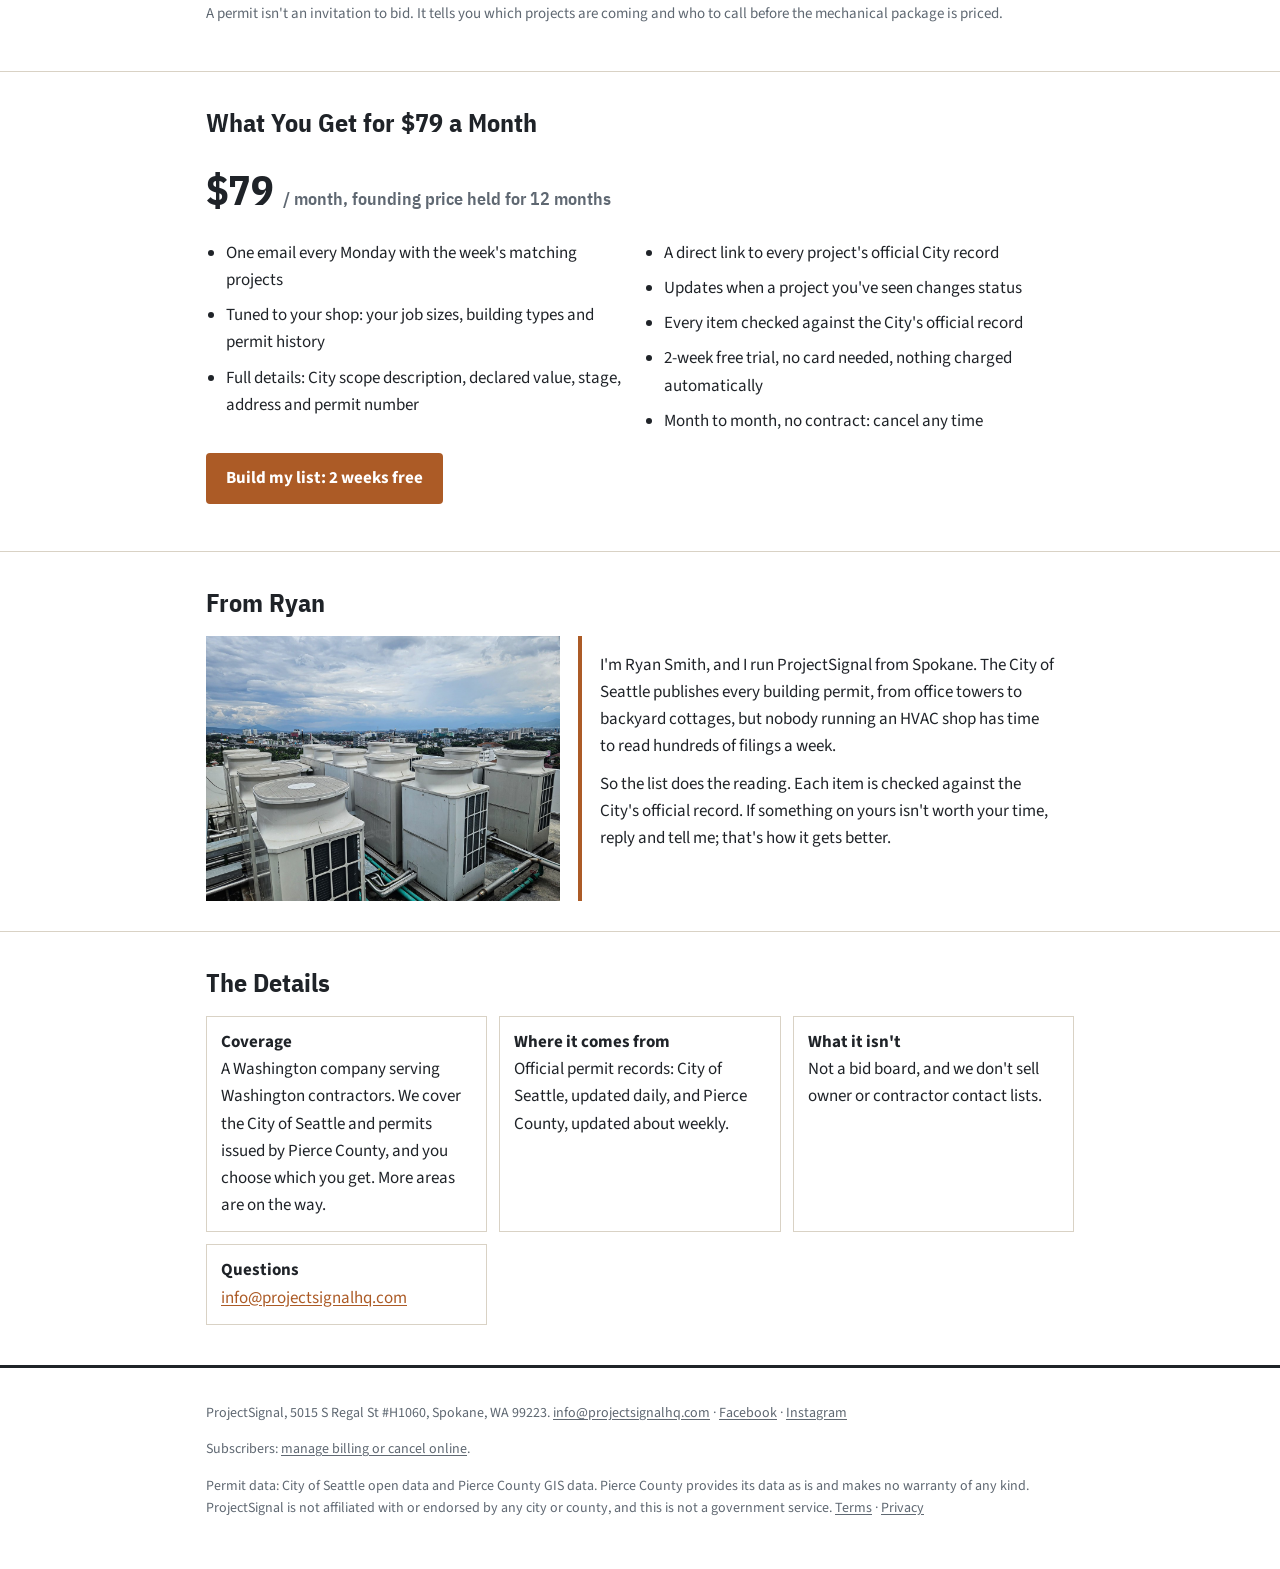
==== commit f696972e: "Add Pierce County: area question at sign-up, coverage, footer, terms and privacy (founder approved 2" ====
--- a/index.html
+++ b/index.html
@@ -3,13 +3,13 @@
 <head>
 <meta charset="utf-8">
 <meta name="viewport" content="width=device-width,initial-scale=1">
-<title>ProjectSignal | The Seattle HVAC jobs that fit your shop</title>
+<title>ProjectSignal | The Seattle and Pierce County HVAC jobs that fit your shop</title>
 <meta name="description" content="Every Monday: Seattle projects in plan review that need HVAC work, commercial or residential, picked from hundreds of permit filings and filtered to the jobs your shop does. $79/month.">
 <link rel="icon" href="favicon.svg" type="image/svg+xml">
 <link rel="canonical" href="https://projectsignalhq.com/">
 <meta property="og:type" content="website">
 <meta property="og:site_name" content="ProjectSignal">
-<meta property="og:title" content="ProjectSignal | The Seattle HVAC jobs that fit your shop">
+<meta property="og:title" content="ProjectSignal | The Seattle and Pierce County HVAC jobs that fit your shop">
 <meta property="og:description" content="Every Monday: Seattle projects in plan review that need HVAC work, commercial or residential, picked from hundreds of permit filings and filtered to the jobs your shop does. $79/month.">
 <meta property="og:url" content="https://projectsignalhq.com/">
 <meta property="og:image" content="https://projectsignalhq.com/brand/og-card.png">
@@ -25,7 +25,7 @@
 <div class="wrap hero">
   <p class="eyebrow">For Washington HVAC &amp; mechanical contractors, commercial and residential</p>
   <h1>The jobs that fit your shop, while they're still in plan review.</h1>
-  <p class="lede">Seattle logs about <span class="stat">500 new permit filings a week</span>. We go through every one, track status changes on active projects, and send you only the projects in plan review that need your kind of HVAC work: commercial jobs with mechanical scope, or new homes, townhouses, ADUs and major remodels. Filtered to the job sizes and building types <em>you</em> want and tuned to the work your company already does.</p>
+  <p class="lede">Seattle logs about <span class="stat">600 new permit filings a week</span>. We go through every one, track status changes on active projects, and send you only the projects in plan review that need your kind of HVAC work: commercial jobs with mechanical scope, or new homes, townhouses, ADUs and major remodels. Filtered to the job sizes and building types <em>you</em> want and tuned to the work your company already does.</p>
   <a class="btn" href="signup.html">Build my list: 2 weeks free</a>
   <p class="small">$79 a month after a 2-week trial. No card to start, cancel any time.</p>
 </div>
@@ -35,7 +35,7 @@
   <h2>Built Around Your Shop</h2>
   <ul class="steps">
     <li><b>1. Tell us what you chase</b>A two-minute form: commercial, residential or both, the job sizes worth your time, and the kind of HVAC work you want.</li>
-    <li><b>2. We look at your track record</b>We pull the Seattle mechanical permits that list your company as the contractor from public City records: the buildings, the job sizes, the kind of work.</li>
+    <li><b>2. We look at your track record</b>If you work in Seattle, we pull the mechanical permits that list your company as the contractor from public City records: the buildings, the job sizes, the kind of work.</li>
     <li><b>3. We read every filing, every night</b>New building, mechanical and electrical permits, plus status changes on projects already in review. We keep the projects whose official description shows HVAC work or new living space, and that fit your profile.</li>
     <li><b>4. Your list arrives Monday</b>Each project with its scope, value, stage, address, permit number and a link to the City's record. Reply any time and we'll adjust it.</li>
   </ul>
@@ -47,7 +47,7 @@
   <h2>Residential HVAC Shops Too</h2>
   <p>Every new home, townhouse and backyard cottage needs a complete heating and ventilation system, and so do most major additions. Seattle takes in about 40 of those applications a week. The residential list sends you the ones that fit your shop, early, while they're still in plan review, each with the address and a link to the City's official record.</p>
   <div class="sheet preview"><div class="sheet-head"><b>Residential, filed in the last 3 weeks</b><span>40 strong matches · 4 previewed</span></div>
-  <div class="row"><div class="value mono">$1M–$5M</div><div><p class="desc"><b>New small apartment building</b></p><div class="meta">New living space: needs heating and ventilation · In plan review · Seattle</div></div></div><div class="row"><div class="value mono">$500K–$1M</div><div><p class="desc"><b>2 new homes</b></p><div class="meta">New living space: needs heating and ventilation · In plan review · Seattle</div></div></div><div class="row"><div class="value mono">$1M–$5M</div><div><p class="desc"><b>New single-family home</b></p><div class="meta">New living space: needs heating and ventilation · In plan review · Seattle</div></div></div><div class="row"><div class="value mono">$1M–$5M</div><div><p class="desc"><b>New single-family home</b></p><div class="meta">New living space: needs heating and ventilation · In plan review · Seattle</div></div></div>
+  <div class="row"><div class="value mono">$1M–$5M</div><div><p class="desc"><b>New small apartment building</b></p><div class="meta">New living space: needs heating and ventilation · In plan review · Seattle</div></div></div><div class="row"><div class="value mono">$1M–$5M</div><div><p class="desc"><b>New small apartment building</b></p><div class="meta">New living space: needs heating and ventilation · In plan review · Seattle</div></div></div><div class="row"><div class="value mono">$500K–$1M</div><div><p class="desc"><b>2 new homes</b></p><div class="meta">New living space: needs heating and ventilation · In plan review · Seattle</div></div></div><div class="row"><div class="value mono">$1M–$5M</div><div><p class="desc"><b>New single-family home</b></p><div class="meta">New living space: needs heating and ventilation · In plan review · Seattle</div></div></div>
   <div class="more">Subscribers get the address and the City record for every project</div></div>
   <p>Pick "New homes and townhouses", "Home additions and remodels" or "ADUs and backyard cottages" on the sign-up form. Want both lists? Tick both kinds of work; it's the same $79. <a href="sample.html">See a longer sample of both lists</a>.</p>
 </div></section>
@@ -89,14 +89,14 @@
 <section><div class="wrap">
   <h2>The Details</h2>
   <ul class="terms">
-    <li><b>Coverage</b>A Washington company serving Washington contractors. We cover the City of Seattle today, with more Washington cities planned.</li>
-    <li><b>Where it comes from</b>City of Seattle permit records, published by the City and updated daily.</li>
+    <li><b>Coverage</b>A Washington company serving Washington contractors. We cover the City of Seattle and permits issued by Pierce County, and you choose which you get. More areas are on the way.</li>
+    <li><b>Where it comes from</b>Official permit records: City of Seattle, updated daily, and Pierce County, updated about weekly.</li>
     <li><b>What it isn't</b>Not a bid board, and we don't sell owner or contractor contact lists.</li>
     <li><b>Questions</b><a href="mailto:info@projectsignalhq.com">info@projectsignalhq.com</a></li>
   </ul>
 </div></section>
 </main>
-<footer><div class="wrap"><p>ProjectSignal, 5015 S Regal St #H1060, Spokane, WA 99223. <a href="mailto:info@projectsignalhq.com">info@projectsignalhq.com</a> · <a href="https://www.facebook.com/projectsignalhq" rel="noopener">Facebook</a> · <a href="https://www.instagram.com/projectsignalhq/" rel="noopener">Instagram</a></p><p>Subscribers: <a href="https://billing.stripe.com/p/login/8x228q0Ri2bh69bcdr8Zq00">manage billing or cancel online</a>.</p><p>Permit data: City of Seattle open data. Not affiliated with the City of Seattle. <a href="terms.html">Terms</a> · <a href="privacy.html">Privacy</a></p></div></footer>
+<footer><div class="wrap"><p>ProjectSignal, 5015 S Regal St #H1060, Spokane, WA 99223. <a href="mailto:info@projectsignalhq.com">info@projectsignalhq.com</a> · <a href="https://www.facebook.com/projectsignalhq" rel="noopener">Facebook</a> · <a href="https://www.instagram.com/projectsignalhq/" rel="noopener">Instagram</a></p><p>Subscribers: <a href="https://billing.stripe.com/p/login/8x228q0Ri2bh69bcdr8Zq00">manage billing or cancel online</a>.</p><p>Permit data: City of Seattle open data and Pierce County GIS data. Pierce County provides its data as is and makes no warranty of any kind. ProjectSignal is not affiliated with or endorsed by any city or county, and this is not a government service. <a href="terms.html">Terms</a> · <a href="privacy.html">Privacy</a></p></div></footer>
 <script>try{var m=/[?&]ref=([A-Za-z0-9_-]{1,24})/.exec(location.search);if(m)localStorage.setItem("ps_ref",JSON.stringify({r:m[1],t:Date.now()}))}catch(e){}</script>
 </body>
 </html>
